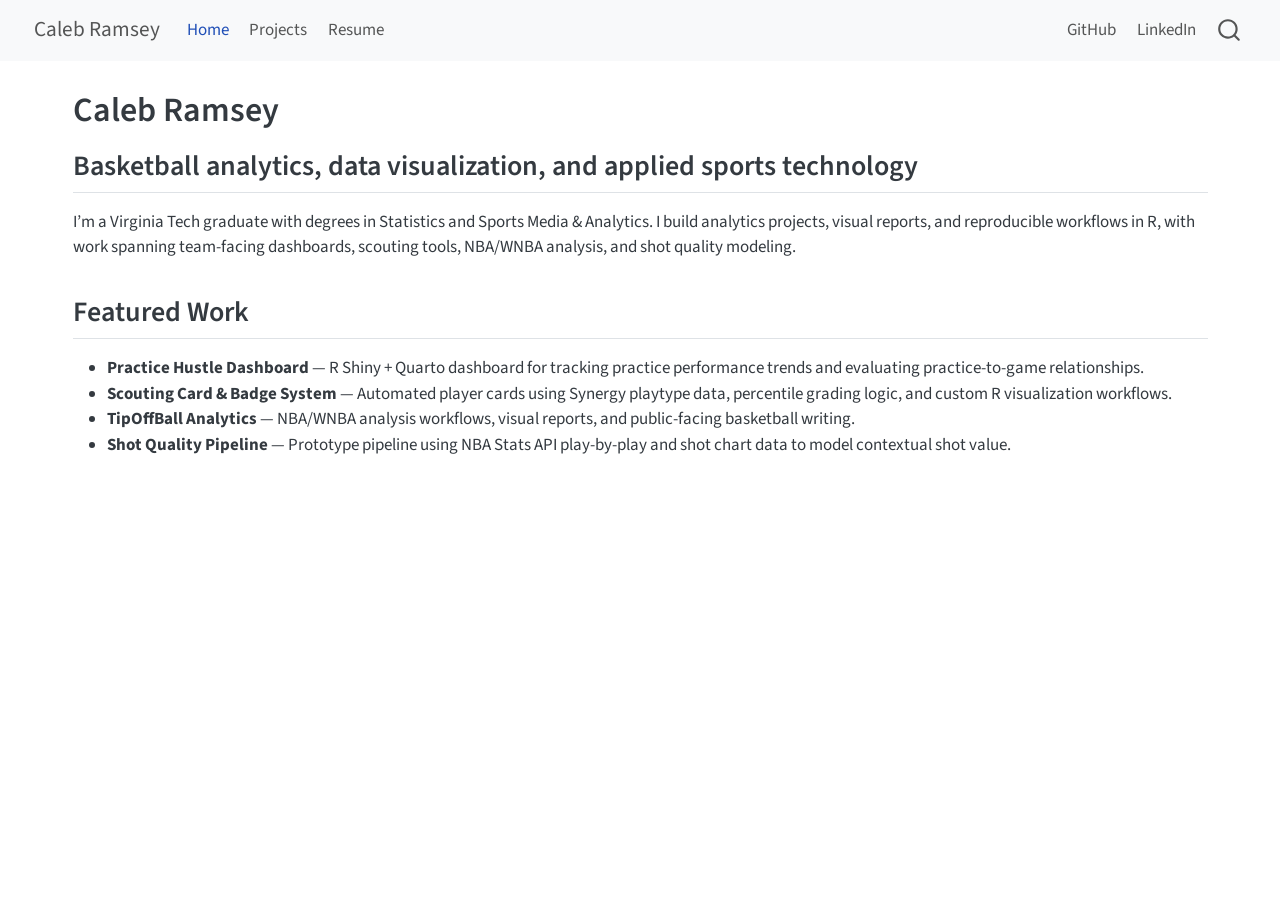
==== docs/index.html @ a05118ef "Add rendered site files" ====
<!DOCTYPE html>
<html xmlns="http://www.w3.org/1999/xhtml" lang="en" xml:lang="en"><head>

<meta charset="utf-8">
<meta name="generator" content="quarto-1.8.25">

<meta name="viewport" content="width=device-width, initial-scale=1.0, user-scalable=yes">


<title>Caleb Ramsey</title>
<style>
code{white-space: pre-wrap;}
span.smallcaps{font-variant: small-caps;}
div.columns{display: flex; gap: min(4vw, 1.5em);}
div.column{flex: auto; overflow-x: auto;}
div.hanging-indent{margin-left: 1.5em; text-indent: -1.5em;}
ul.task-list{list-style: none;}
ul.task-list li input[type="checkbox"] {
  width: 0.8em;
  margin: 0 0.8em 0.2em -1em; /* quarto-specific, see https://github.com/quarto-dev/quarto-cli/issues/4556 */ 
  vertical-align: middle;
}
</style>


<script src="site_libs/quarto-nav/quarto-nav.js"></script>
<script src="site_libs/quarto-nav/headroom.min.js"></script>
<script src="site_libs/clipboard/clipboard.min.js"></script>
<script src="site_libs/quarto-search/autocomplete.umd.js"></script>
<script src="site_libs/quarto-search/fuse.min.js"></script>
<script src="site_libs/quarto-search/quarto-search.js"></script>
<meta name="quarto:offset" content="./">
<script src="site_libs/quarto-html/quarto.js" type="module"></script>
<script src="site_libs/quarto-html/tabsets/tabsets.js" type="module"></script>
<script src="site_libs/quarto-html/axe/axe-check.js" type="module"></script>
<script src="site_libs/quarto-html/popper.min.js"></script>
<script src="site_libs/quarto-html/tippy.umd.min.js"></script>
<script src="site_libs/quarto-html/anchor.min.js"></script>
<link href="site_libs/quarto-html/tippy.css" rel="stylesheet">
<link href="site_libs/quarto-html/quarto-syntax-highlighting-7b89279ff1a6dce999919e0e67d4d9ec.css" rel="stylesheet" id="quarto-text-highlighting-styles">
<script src="site_libs/bootstrap/bootstrap.min.js"></script>
<link href="site_libs/bootstrap/bootstrap-icons.css" rel="stylesheet">
<link href="site_libs/bootstrap/bootstrap-e31584831b205ffbb2d98406f31c2a5b.min.css" rel="stylesheet" append-hash="true" id="quarto-bootstrap" data-mode="light">
<script id="quarto-search-options" type="application/json">{
  "location": "navbar",
  "copy-button": false,
  "collapse-after": 3,
  "panel-placement": "end",
  "type": "overlay",
  "limit": 50,
  "keyboard-shortcut": [
    "f",
    "/",
    "s"
  ],
  "show-item-context": false,
  "language": {
    "search-no-results-text": "No results",
    "search-matching-documents-text": "matching documents",
    "search-copy-link-title": "Copy link to search",
    "search-hide-matches-text": "Hide additional matches",
    "search-more-match-text": "more match in this document",
    "search-more-matches-text": "more matches in this document",
    "search-clear-button-title": "Clear",
    "search-text-placeholder": "",
    "search-detached-cancel-button-title": "Cancel",
    "search-submit-button-title": "Submit",
    "search-label": "Search"
  }
}</script>


</head>

<body class="nav-fixed quarto-light">

<div id="quarto-search-results"></div>
  <header id="quarto-header" class="headroom fixed-top">
    <nav class="navbar navbar-expand-lg " data-bs-theme="dark">
      <div class="navbar-container container-fluid">
      <div class="navbar-brand-container mx-auto">
    <a href="./index.html" class="navbar-brand navbar-brand-logo">
    </a>
    <a class="navbar-brand" href="./index.html">
    <span class="navbar-title">Caleb Ramsey</span>
    </a>
  </div>
            <div id="quarto-search" class="" title="Search"></div>
          <button class="navbar-toggler" type="button" data-bs-toggle="collapse" data-bs-target="#navbarCollapse" aria-controls="navbarCollapse" role="menu" aria-expanded="false" aria-label="Toggle navigation" onclick="if (window.quartoToggleHeadroom) { window.quartoToggleHeadroom(); }">
  <span class="navbar-toggler-icon"></span>
</button>
          <div class="collapse navbar-collapse" id="navbarCollapse">
            <ul class="navbar-nav navbar-nav-scroll me-auto">
  <li class="nav-item">
    <a class="nav-link active" href="./index.html" aria-current="page"> 
<span class="menu-text">Home</span></a>
  </li>  
  <li class="nav-item">
    <a class="nav-link" href="./projects.html"> 
<span class="menu-text">Projects</span></a>
  </li>  
  <li class="nav-item">
    <a class="nav-link" href="./resume.html"> 
<span class="menu-text">Resume</span></a>
  </li>  
</ul>
            <ul class="navbar-nav navbar-nav-scroll ms-auto">
  <li class="nav-item">
    <a class="nav-link" href="https://github.com/CalebRProjects"> 
<span class="menu-text">GitHub</span></a>
  </li>  
  <li class="nav-item">
    <a class="nav-link" href="https://www.linkedin.com/in/caleb-ramsey-analytics"> 
<span class="menu-text">LinkedIn</span></a>
  </li>  
</ul>
          </div> <!-- /navcollapse -->
            <div class="quarto-navbar-tools">
</div>
      </div> <!-- /container-fluid -->
    </nav>
</header>
<!-- content -->
<div id="quarto-content" class="quarto-container page-columns page-rows-contents page-layout-full page-navbar">
<!-- sidebar -->
<!-- margin-sidebar -->
    
<!-- main -->
<main class="content column-page" id="quarto-document-content">

<header id="title-block-header" class="quarto-title-block default">
<div class="quarto-title">
<h1 class="title">Caleb Ramsey</h1>
</div>



<div class="quarto-title-meta column-page">

    
  
    
  </div>
  


</header>


<section id="basketball-analytics-data-visualization-and-applied-sports-technology" class="level2">
<h2 class="anchored" data-anchor-id="basketball-analytics-data-visualization-and-applied-sports-technology">Basketball analytics, data visualization, and applied sports technology</h2>
<p>I’m a Virginia Tech graduate with degrees in Statistics and Sports Media &amp; Analytics. I build analytics projects, visual reports, and reproducible workflows in R, with work spanning team-facing dashboards, scouting tools, NBA/WNBA analysis, and shot quality modeling.</p>
</section>
<section id="featured-work" class="level2">
<h2 class="anchored" data-anchor-id="featured-work">Featured Work</h2>
<ul>
<li><strong>Practice Hustle Dashboard</strong> — R Shiny + Quarto dashboard for tracking practice performance trends and evaluating practice-to-game relationships.</li>
<li><strong>Scouting Card &amp; Badge System</strong> — Automated player cards using Synergy playtype data, percentile grading logic, and custom R visualization workflows.</li>
<li><strong>TipOffBall Analytics</strong> — NBA/WNBA analysis workflows, visual reports, and public-facing basketball writing.</li>
<li><strong>Shot Quality Pipeline</strong> — Prototype pipeline using NBA Stats API play-by-play and shot chart data to model contextual shot value.</li>
</ul>


</section>

</main> <!-- /main -->
<script id="quarto-html-after-body" type="application/javascript">
  window.document.addEventListener("DOMContentLoaded", function (event) {
    const icon = "";
    const anchorJS = new window.AnchorJS();
    anchorJS.options = {
      placement: 'right',
      icon: icon
    };
    anchorJS.add('.anchored');
    const isCodeAnnotation = (el) => {
      for (const clz of el.classList) {
        if (clz.startsWith('code-annotation-')) {                     
          return true;
        }
      }
      return false;
    }
    const onCopySuccess = function(e) {
      // button target
      const button = e.trigger;
      // don't keep focus
      button.blur();
      // flash "checked"
      button.classList.add('code-copy-button-checked');
      var currentTitle = button.getAttribute("title");
      button.setAttribute("title", "Copied!");
      let tooltip;
      if (window.bootstrap) {
        button.setAttribute("data-bs-toggle", "tooltip");
        button.setAttribute("data-bs-placement", "left");
        button.setAttribute("data-bs-title", "Copied!");
        tooltip = new bootstrap.Tooltip(button, 
          { trigger: "manual", 
            customClass: "code-copy-button-tooltip",
            offset: [0, -8]});
        tooltip.show();    
      }
      setTimeout(function() {
        if (tooltip) {
          tooltip.hide();
          button.removeAttribute("data-bs-title");
          button.removeAttribute("data-bs-toggle");
          button.removeAttribute("data-bs-placement");
        }
        button.setAttribute("title", currentTitle);
        button.classList.remove('code-copy-button-checked');
      }, 1000);
      // clear code selection
      e.clearSelection();
    }
    const getTextToCopy = function(trigger) {
      const outerScaffold = trigger.parentElement.cloneNode(true);
      const codeEl = outerScaffold.querySelector('code');
      for (const childEl of codeEl.children) {
        if (isCodeAnnotation(childEl)) {
          childEl.remove();
        }
      }
      return codeEl.innerText;
    }
    const clipboard = new window.ClipboardJS('.code-copy-button:not([data-in-quarto-modal])', {
      text: getTextToCopy
    });
    clipboard.on('success', onCopySuccess);
    if (window.document.getElementById('quarto-embedded-source-code-modal')) {
      const clipboardModal = new window.ClipboardJS('.code-copy-button[data-in-quarto-modal]', {
        text: getTextToCopy,
        container: window.document.getElementById('quarto-embedded-source-code-modal')
      });
      clipboardModal.on('success', onCopySuccess);
    }
      var localhostRegex = new RegExp(/^(?:http|https):\/\/localhost\:?[0-9]*\//);
      var mailtoRegex = new RegExp(/^mailto:/);
        var filterRegex = new RegExp('/' + window.location.host + '/');
      var isInternal = (href) => {
          return filterRegex.test(href) || localhostRegex.test(href) || mailtoRegex.test(href);
      }
      // Inspect non-navigation links and adorn them if external
     var links = window.document.querySelectorAll('a[href]:not(.nav-link):not(.navbar-brand):not(.toc-action):not(.sidebar-link):not(.sidebar-item-toggle):not(.pagination-link):not(.no-external):not([aria-hidden]):not(.dropdown-item):not(.quarto-navigation-tool):not(.about-link)');
      for (var i=0; i<links.length; i++) {
        const link = links[i];
        if (!isInternal(link.href)) {
          // undo the damage that might have been done by quarto-nav.js in the case of
          // links that we want to consider external
          if (link.dataset.originalHref !== undefined) {
            link.href = link.dataset.originalHref;
          }
        }
      }
    function tippyHover(el, contentFn, onTriggerFn, onUntriggerFn) {
      const config = {
        allowHTML: true,
        maxWidth: 500,
        delay: 100,
        arrow: false,
        appendTo: function(el) {
            return el.parentElement;
        },
        interactive: true,
        interactiveBorder: 10,
        theme: 'quarto',
        placement: 'bottom-start',
      };
      if (contentFn) {
        config.content = contentFn;
      }
      if (onTriggerFn) {
        config.onTrigger = onTriggerFn;
      }
      if (onUntriggerFn) {
        config.onUntrigger = onUntriggerFn;
      }
      window.tippy(el, config); 
    }
    const noterefs = window.document.querySelectorAll('a[role="doc-noteref"]');
    for (var i=0; i<noterefs.length; i++) {
      const ref = noterefs[i];
      tippyHover(ref, function() {
        // use id or data attribute instead here
        let href = ref.getAttribute('data-footnote-href') || ref.getAttribute('href');
        try { href = new URL(href).hash; } catch {}
        const id = href.replace(/^#\/?/, "");
        const note = window.document.getElementById(id);
        if (note) {
          return note.innerHTML;
        } else {
          return "";
        }
      });
    }
    const xrefs = window.document.querySelectorAll('a.quarto-xref');
    const processXRef = (id, note) => {
      // Strip column container classes
      const stripColumnClz = (el) => {
        el.classList.remove("page-full", "page-columns");
        if (el.children) {
          for (const child of el.children) {
            stripColumnClz(child);
          }
        }
      }
      stripColumnClz(note)
      if (id === null || id.startsWith('sec-')) {
        // Special case sections, only their first couple elements
        const container = document.createElement("div");
        if (note.children && note.children.length > 2) {
          container.appendChild(note.children[0].cloneNode(true));
          for (let i = 1; i < note.children.length; i++) {
            const child = note.children[i];
            if (child.tagName === "P" && child.innerText === "") {
              continue;
            } else {
              container.appendChild(child.cloneNode(true));
              break;
            }
          }
          if (window.Quarto?.typesetMath) {
            window.Quarto.typesetMath(container);
          }
          return container.innerHTML
        } else {
          if (window.Quarto?.typesetMath) {
            window.Quarto.typesetMath(note);
          }
          return note.innerHTML;
        }
      } else {
        // Remove any anchor links if they are present
        const anchorLink = note.querySelector('a.anchorjs-link');
        if (anchorLink) {
          anchorLink.remove();
        }
        if (window.Quarto?.typesetMath) {
          window.Quarto.typesetMath(note);
        }
        if (note.classList.contains("callout")) {
          return note.outerHTML;
        } else {
          return note.innerHTML;
        }
      }
    }
    for (var i=0; i<xrefs.length; i++) {
      const xref = xrefs[i];
      tippyHover(xref, undefined, function(instance) {
        instance.disable();
        let url = xref.getAttribute('href');
        let hash = undefined; 
        if (url.startsWith('#')) {
          hash = url;
        } else {
          try { hash = new URL(url).hash; } catch {}
        }
        if (hash) {
          const id = hash.replace(/^#\/?/, "");
          const note = window.document.getElementById(id);
          if (note !== null) {
            try {
              const html = processXRef(id, note.cloneNode(true));
              instance.setContent(html);
            } finally {
              instance.enable();
              instance.show();
            }
          } else {
            // See if we can fetch this
            fetch(url.split('#')[0])
            .then(res => res.text())
            .then(html => {
              const parser = new DOMParser();
              const htmlDoc = parser.parseFromString(html, "text/html");
              const note = htmlDoc.getElementById(id);
              if (note !== null) {
                const html = processXRef(id, note);
                instance.setContent(html);
              } 
            }).finally(() => {
              instance.enable();
              instance.show();
            });
          }
        } else {
          // See if we can fetch a full url (with no hash to target)
          // This is a special case and we should probably do some content thinning / targeting
          fetch(url)
          .then(res => res.text())
          .then(html => {
            const parser = new DOMParser();
            const htmlDoc = parser.parseFromString(html, "text/html");
            const note = htmlDoc.querySelector('main.content');
            if (note !== null) {
              // This should only happen for chapter cross references
              // (since there is no id in the URL)
              // remove the first header
              if (note.children.length > 0 && note.children[0].tagName === "HEADER") {
                note.children[0].remove();
              }
              const html = processXRef(null, note);
              instance.setContent(html);
            } 
          }).finally(() => {
            instance.enable();
            instance.show();
          });
        }
      }, function(instance) {
      });
    }
        let selectedAnnoteEl;
        const selectorForAnnotation = ( cell, annotation) => {
          let cellAttr = 'data-code-cell="' + cell + '"';
          let lineAttr = 'data-code-annotation="' +  annotation + '"';
          const selector = 'span[' + cellAttr + '][' + lineAttr + ']';
          return selector;
        }
        const selectCodeLines = (annoteEl) => {
          const doc = window.document;
          const targetCell = annoteEl.getAttribute("data-target-cell");
          const targetAnnotation = annoteEl.getAttribute("data-target-annotation");
          const annoteSpan = window.document.querySelector(selectorForAnnotation(targetCell, targetAnnotation));
          const lines = annoteSpan.getAttribute("data-code-lines").split(",");
          const lineIds = lines.map((line) => {
            return targetCell + "-" + line;
          })
          let top = null;
          let height = null;
          let parent = null;
          if (lineIds.length > 0) {
              //compute the position of the single el (top and bottom and make a div)
              const el = window.document.getElementById(lineIds[0]);
              top = el.offsetTop;
              height = el.offsetHeight;
              parent = el.parentElement.parentElement;
            if (lineIds.length > 1) {
              const lastEl = window.document.getElementById(lineIds[lineIds.length - 1]);
              const bottom = lastEl.offsetTop + lastEl.offsetHeight;
              height = bottom - top;
            }
            if (top !== null && height !== null && parent !== null) {
              // cook up a div (if necessary) and position it 
              let div = window.document.getElementById("code-annotation-line-highlight");
              if (div === null) {
                div = window.document.createElement("div");
                div.setAttribute("id", "code-annotation-line-highlight");
                div.style.position = 'absolute';
                parent.appendChild(div);
              }
              div.style.top = top - 2 + "px";
              div.style.height = height + 4 + "px";
              div.style.left = 0;
              let gutterDiv = window.document.getElementById("code-annotation-line-highlight-gutter");
              if (gutterDiv === null) {
                gutterDiv = window.document.createElement("div");
                gutterDiv.setAttribute("id", "code-annotation-line-highlight-gutter");
                gutterDiv.style.position = 'absolute';
                const codeCell = window.document.getElementById(targetCell);
                const gutter = codeCell.querySelector('.code-annotation-gutter');
                gutter.appendChild(gutterDiv);
              }
              gutterDiv.style.top = top - 2 + "px";
              gutterDiv.style.height = height + 4 + "px";
            }
            selectedAnnoteEl = annoteEl;
          }
        };
        const unselectCodeLines = () => {
          const elementsIds = ["code-annotation-line-highlight", "code-annotation-line-highlight-gutter"];
          elementsIds.forEach((elId) => {
            const div = window.document.getElementById(elId);
            if (div) {
              div.remove();
            }
          });
          selectedAnnoteEl = undefined;
        };
          // Handle positioning of the toggle
      window.addEventListener(
        "resize",
        throttle(() => {
          elRect = undefined;
          if (selectedAnnoteEl) {
            selectCodeLines(selectedAnnoteEl);
          }
        }, 10)
      );
      function throttle(fn, ms) {
      let throttle = false;
      let timer;
        return (...args) => {
          if(!throttle) { // first call gets through
              fn.apply(this, args);
              throttle = true;
          } else { // all the others get throttled
              if(timer) clearTimeout(timer); // cancel #2
              timer = setTimeout(() => {
                fn.apply(this, args);
                timer = throttle = false;
              }, ms);
          }
        };
      }
        // Attach click handler to the DT
        const annoteDls = window.document.querySelectorAll('dt[data-target-cell]');
        for (const annoteDlNode of annoteDls) {
          annoteDlNode.addEventListener('click', (event) => {
            const clickedEl = event.target;
            if (clickedEl !== selectedAnnoteEl) {
              unselectCodeLines();
              const activeEl = window.document.querySelector('dt[data-target-cell].code-annotation-active');
              if (activeEl) {
                activeEl.classList.remove('code-annotation-active');
              }
              selectCodeLines(clickedEl);
              clickedEl.classList.add('code-annotation-active');
            } else {
              // Unselect the line
              unselectCodeLines();
              clickedEl.classList.remove('code-annotation-active');
            }
          });
        }
    const findCites = (el) => {
      const parentEl = el.parentElement;
      if (parentEl) {
        const cites = parentEl.dataset.cites;
        if (cites) {
          return {
            el,
            cites: cites.split(' ')
          };
        } else {
          return findCites(el.parentElement)
        }
      } else {
        return undefined;
      }
    };
    var bibliorefs = window.document.querySelectorAll('a[role="doc-biblioref"]');
    for (var i=0; i<bibliorefs.length; i++) {
      const ref = bibliorefs[i];
      const citeInfo = findCites(ref);
      if (citeInfo) {
        tippyHover(citeInfo.el, function() {
          var popup = window.document.createElement('div');
          citeInfo.cites.forEach(function(cite) {
            var citeDiv = window.document.createElement('div');
            citeDiv.classList.add('hanging-indent');
            citeDiv.classList.add('csl-entry');
            var biblioDiv = window.document.getElementById('ref-' + cite);
            if (biblioDiv) {
              citeDiv.innerHTML = biblioDiv.innerHTML;
            }
            popup.appendChild(citeDiv);
          });
          return popup.innerHTML;
        });
      }
    }
  });
  </script>
</div> <!-- /content -->




</body></html>
---- docs/site_libs/quarto-html/tippy.css ----
.tippy-box[data-animation=fade][data-state=hidden]{opacity:0}[data-tippy-root]{max-width:calc(100vw - 10px)}.tippy-box{position:relative;background-color:#333;color:#fff;border-radius:4px;font-size:14px;line-height:1.4;white-space:normal;outline:0;transition-property:transform,visibility,opacity}.tippy-box[data-placement^=top]>.tippy-arrow{bottom:0}.tippy-box[data-placement^=top]>.tippy-arrow:before{bottom:-7px;left:0;border-width:8px 8px 0;border-top-color:initial;transform-origin:center top}.tippy-box[data-placement^=bottom]>.tippy-arrow{top:0}.tippy-box[data-placement^=bottom]>.tippy-arrow:before{top:-7px;left:0;border-width:0 8px 8px;border-bottom-color:initial;transform-origin:center bottom}.tippy-box[data-placement^=left]>.tippy-arrow{right:0}.tippy-box[data-placement^=left]>.tippy-arrow:before{border-width:8px 0 8px 8px;border-left-color:initial;right:-7px;transform-origin:center left}.tippy-box[data-placement^=right]>.tippy-arrow{left:0}.tippy-box[data-placement^=right]>.tippy-arrow:before{left:-7px;border-width:8px 8px 8px 0;border-right-color:initial;transform-origin:center right}.tippy-box[data-inertia][data-state=visible]{transition-timing-function:cubic-bezier(.54,1.5,.38,1.11)}.tippy-arrow{width:16px;height:16px;color:#333}.tippy-arrow:before{content:"";position:absolute;border-color:transparent;border-style:solid}.tippy-content{position:relative;padding:5px 9px;z-index:1}
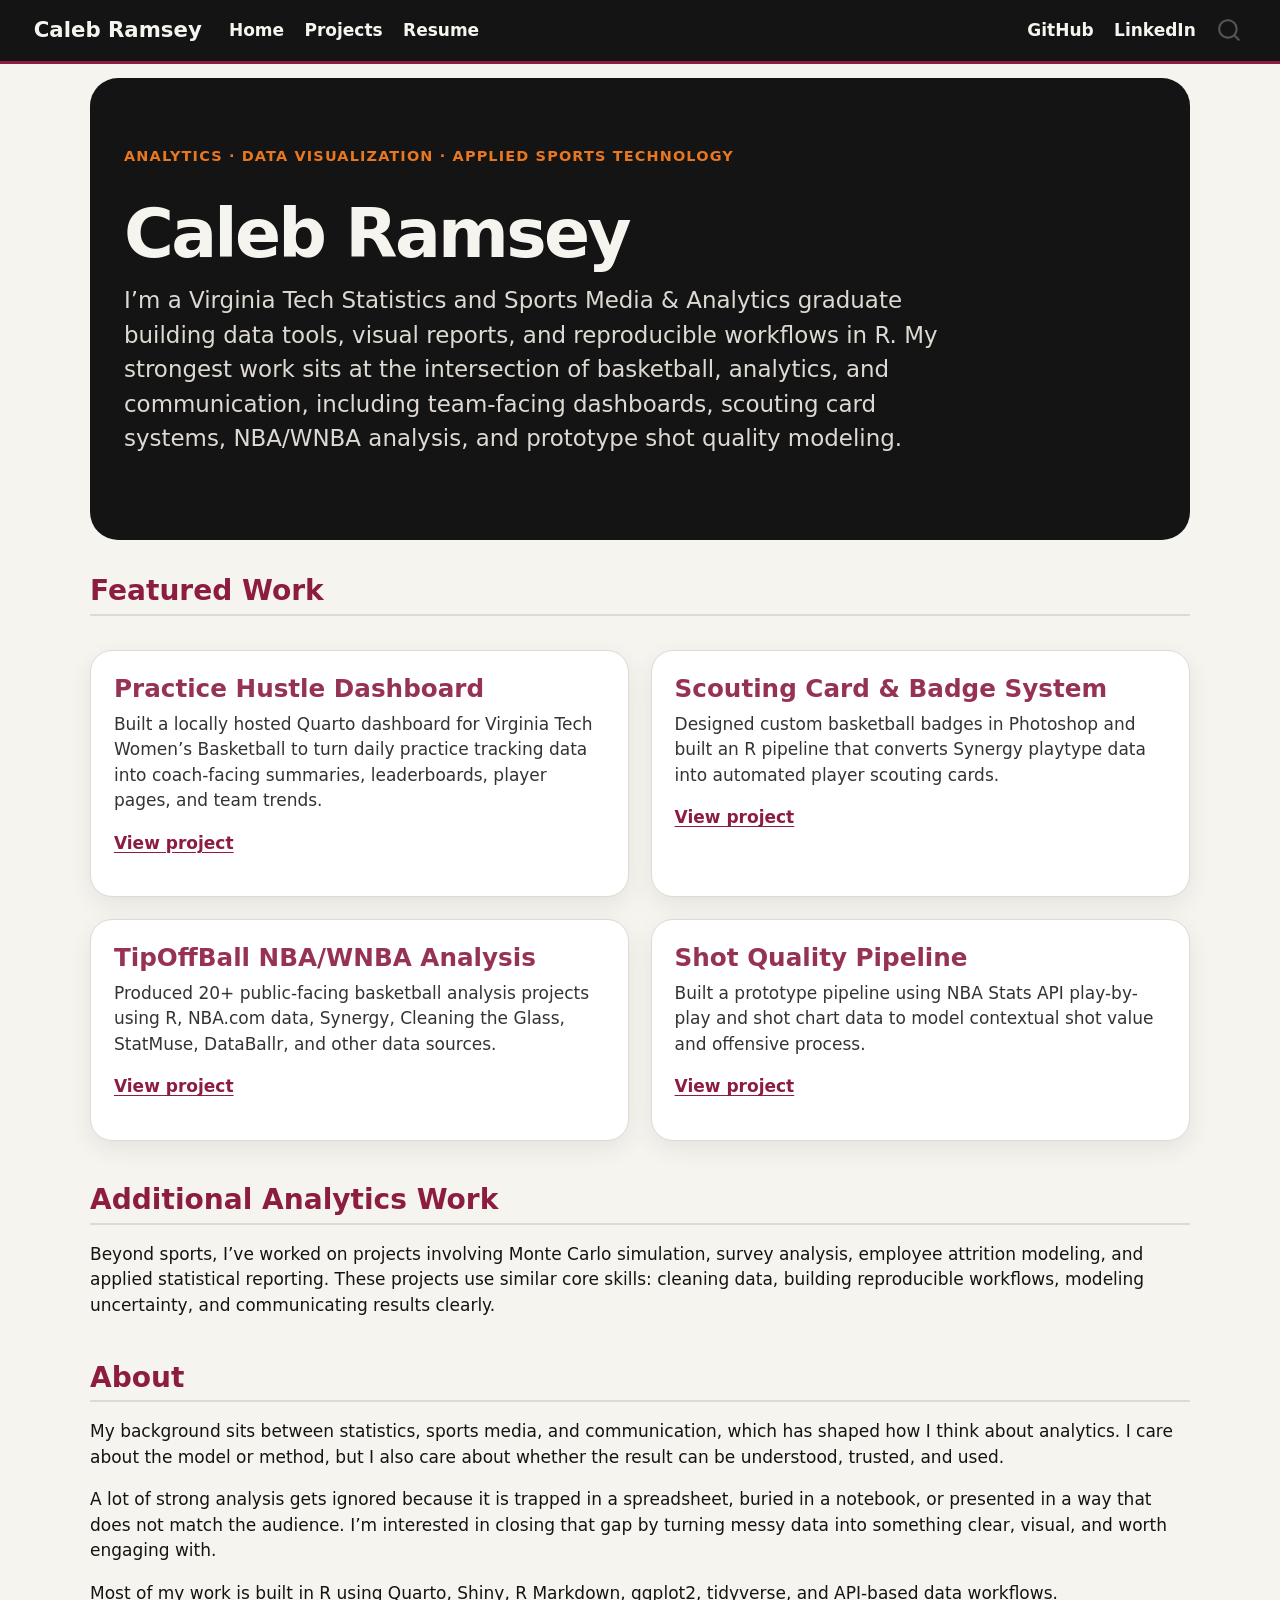
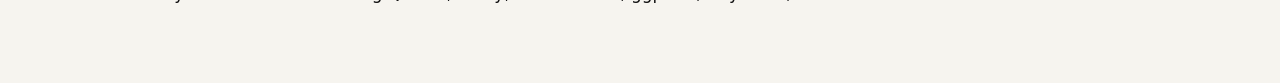
==== commit 95a05e15: "Style portfolio site" ====
--- a/docs/index.html
+++ b/docs/index.html
@@ -70,6 +70,7 @@
 }</script>
 
 
+<link rel="stylesheet" href="styles.css">
 </head>
 
 <body class="nav-fixed quarto-light">
@@ -147,18 +148,51 @@
 </header>
 
 
-<section id="basketball-analytics-data-visualization-and-applied-sports-technology" class="level2">
-<h2 class="anchored" data-anchor-id="basketball-analytics-data-visualization-and-applied-sports-technology">Basketball analytics, data visualization, and applied sports technology</h2>
-<p>I’m a Virginia Tech graduate with degrees in Statistics and Sports Media &amp; Analytics. I build analytics projects, visual reports, and reproducible workflows in R, with work spanning team-facing dashboards, scouting tools, NBA/WNBA analysis, and shot quality modeling.</p>
-</section>
+<div class="hero">
+<div class="tagline">
+Analytics · data visualization · applied sports technology
+</div>
+<section id="caleb-ramsey" class="level1">
+<h1>Caleb Ramsey</h1>
+<div class="subtitle">
+<p>I’m a Virginia Tech Statistics and Sports Media &amp; Analytics graduate building data tools, visual reports, and reproducible workflows in R. My strongest work sits at the intersection of basketball, analytics, and communication, including team-facing dashboards, scouting card systems, NBA/WNBA analysis, and prototype shot quality modeling.</p>
+</div>
+</section>
+</div>
 <section id="featured-work" class="level2">
 <h2 class="anchored" data-anchor-id="featured-work">Featured Work</h2>
-<ul>
-<li><strong>Practice Hustle Dashboard</strong> — R Shiny + Quarto dashboard for tracking practice performance trends and evaluating practice-to-game relationships.</li>
-<li><strong>Scouting Card &amp; Badge System</strong> — Automated player cards using Synergy playtype data, percentile grading logic, and custom R visualization workflows.</li>
-<li><strong>TipOffBall Analytics</strong> — NBA/WNBA analysis workflows, visual reports, and public-facing basketball writing.</li>
-<li><strong>Shot Quality Pipeline</strong> — Prototype pipeline using NBA Stats API play-by-play and shot chart data to model contextual shot value.</li>
-</ul>
+<div class="project-grid">
+<section id="practice-hustle-dashboard" class="level3 project-card">
+<h3 class="anchored" data-anchor-id="practice-hustle-dashboard">Practice Hustle Dashboard</h3>
+<p>Built a locally hosted Quarto dashboard for Virginia Tech Women’s Basketball to turn daily practice tracking data into coach-facing summaries, leaderboards, player pages, and team trends.</p>
+<p><a href="./projects.html#practice-hustle-dashboard">View project</a></p>
+</section>
+<section id="scouting-card-badge-system" class="level3 project-card">
+<h3 class="anchored" data-anchor-id="scouting-card-badge-system">Scouting Card &amp; Badge System</h3>
+<p>Designed custom basketball badges in Photoshop and built an R pipeline that converts Synergy playtype data into automated player scouting cards.</p>
+<p><a href="./projects.html#scouting-card--badge-system">View project</a></p>
+</section>
+<section id="tipoffball-nbawnba-analysis" class="level3 project-card">
+<h3 class="anchored" data-anchor-id="tipoffball-nbawnba-analysis">TipOffBall NBA/WNBA Analysis</h3>
+<p>Produced 20+ public-facing basketball analysis projects using R, NBA.com data, Synergy, Cleaning the Glass, StatMuse, DataBallr, and other data sources.</p>
+<p><a href="./projects.html#tipoffball-nbawnba-analysis">View project</a></p>
+</section>
+<section id="shot-quality-pipeline" class="level3 project-card">
+<h3 class="anchored" data-anchor-id="shot-quality-pipeline">Shot Quality Pipeline</h3>
+<p>Built a prototype pipeline using NBA Stats API play-by-play and shot chart data to model contextual shot value and offensive process.</p>
+<p><a href="./projects.html#shot-quality-pipeline">View project</a></p>
+</section>
+</div>
+</section>
+<section id="additional-analytics-work" class="level2">
+<h2 class="anchored" data-anchor-id="additional-analytics-work">Additional Analytics Work</h2>
+<p>Beyond sports, I’ve worked on projects involving Monte Carlo simulation, survey analysis, employee attrition modeling, and applied statistical reporting. These projects use similar core skills: cleaning data, building reproducible workflows, modeling uncertainty, and communicating results clearly.</p>
+</section>
+<section id="about" class="level2">
+<h2 class="anchored" data-anchor-id="about">About</h2>
+<p>My background sits between statistics, sports media, and communication, which has shaped how I think about analytics. I care about the model or method, but I also care about whether the result can be understood, trusted, and used.</p>
+<p>A lot of strong analysis gets ignored because it is trapped in a spreadsheet, buried in a notebook, or presented in a way that does not match the audience. I’m interested in closing that gap by turning messy data into something clear, visual, and worth engaging with.</p>
+<p>Most of my work is built in R using Quarto, Shiny, R Markdown, ggplot2, tidyverse, and API-based data workflows.</p>
 
 
 </section>
--- a/docs/styles.css
+++ b/docs/styles.css
@@ -0,0 +1,144 @@
+/* ---------- Base ---------- */
+
+body {
+  background-color: #f6f4ef;
+  color: #141414;
+  font-family: Inter, system-ui, -apple-system, BlinkMacSystemFont, "Segoe UI", sans-serif;
+}
+
+.navbar {
+  background-color: #141414;
+  border-bottom: 3px solid #8C1D40;
+}
+
+.navbar-title,
+.navbar-nav .nav-link {
+  color: #f6f4ef !important;
+  font-weight: 700;
+}
+
+.navbar-nav .nav-link:hover {
+  color: #E87722 !important;
+}
+
+h1, h2, h3 {
+  color: #8C1D40;
+  font-weight: 800;
+}
+
+h1 {
+  font-size: 3rem;
+  letter-spacing: -0.04em;
+}
+
+h2 {
+  margin-top: 2.5rem;
+  border-bottom: 2px solid #dedad3;
+  padding-bottom: 0.35rem;
+}
+
+a {
+  color: #8C1D40;
+  font-weight: 700;
+}
+
+a:hover {
+  color: #E87722;
+}
+
+/* ---------- Layout ---------- */
+
+.quarto-title-block {
+  display: none;
+}
+
+main.content {
+  max-width: 1100px;
+  margin: 0 auto;
+  padding-top: 2rem;
+}
+
+/* ---------- Hero ---------- */
+
+.hero {
+  padding: 4rem 2rem;
+  background: #141414;
+  color: #f6f4ef;
+  border-radius: 28px;
+  margin-bottom: 2rem;
+}
+
+.hero h1 {
+  color: #f6f4ef;
+  font-size: 4rem;
+  line-height: 0.95;
+  margin-bottom: 1rem;
+}
+
+.hero .subtitle {
+  font-size: 1.35rem;
+  max-width: 850px;
+  color: #dedad3;
+  line-height: 1.5;
+}
+
+.hero .tagline {
+  color: #E87722;
+  font-weight: 800;
+  text-transform: uppercase;
+  letter-spacing: 0.08em;
+  font-size: 0.85rem;
+  margin-bottom: 1rem;
+}
+
+/* ---------- Cards ---------- */
+
+.project-grid {
+  display: grid;
+  grid-template-columns: repeat(2, minmax(0, 1fr));
+  gap: 1.25rem;
+  margin-top: 2rem;
+}
+
+.project-card {
+  background: white;
+  border: 1px solid #dedad3;
+  border-radius: 22px;
+  padding: 1.35rem;
+  box-shadow: 0 8px 24px rgba(20, 20, 20, 0.07);
+}
+
+.project-card h3 {
+  margin-top: 0;
+  color: #8C1D40;
+}
+
+.project-card p {
+  color: #333;
+}
+
+/* ---------- Images ---------- */
+
+img {
+  border-radius: 18px;
+  box-shadow: 0 8px 26px rgba(20, 20, 20, 0.12);
+  margin-top: 1rem;
+  margin-bottom: 0.35rem;
+}
+
+em {
+  color: #555;
+  font-size: 0.95rem;
+}
+
+/* ---------- Mobile ---------- */
+
+@media (max-width: 800px) {
+  .hero h1 {
+    font-size: 2.75rem;
+  }
+
+  .project-grid {
+    grid-template-columns: 1fr;
+  }
+}
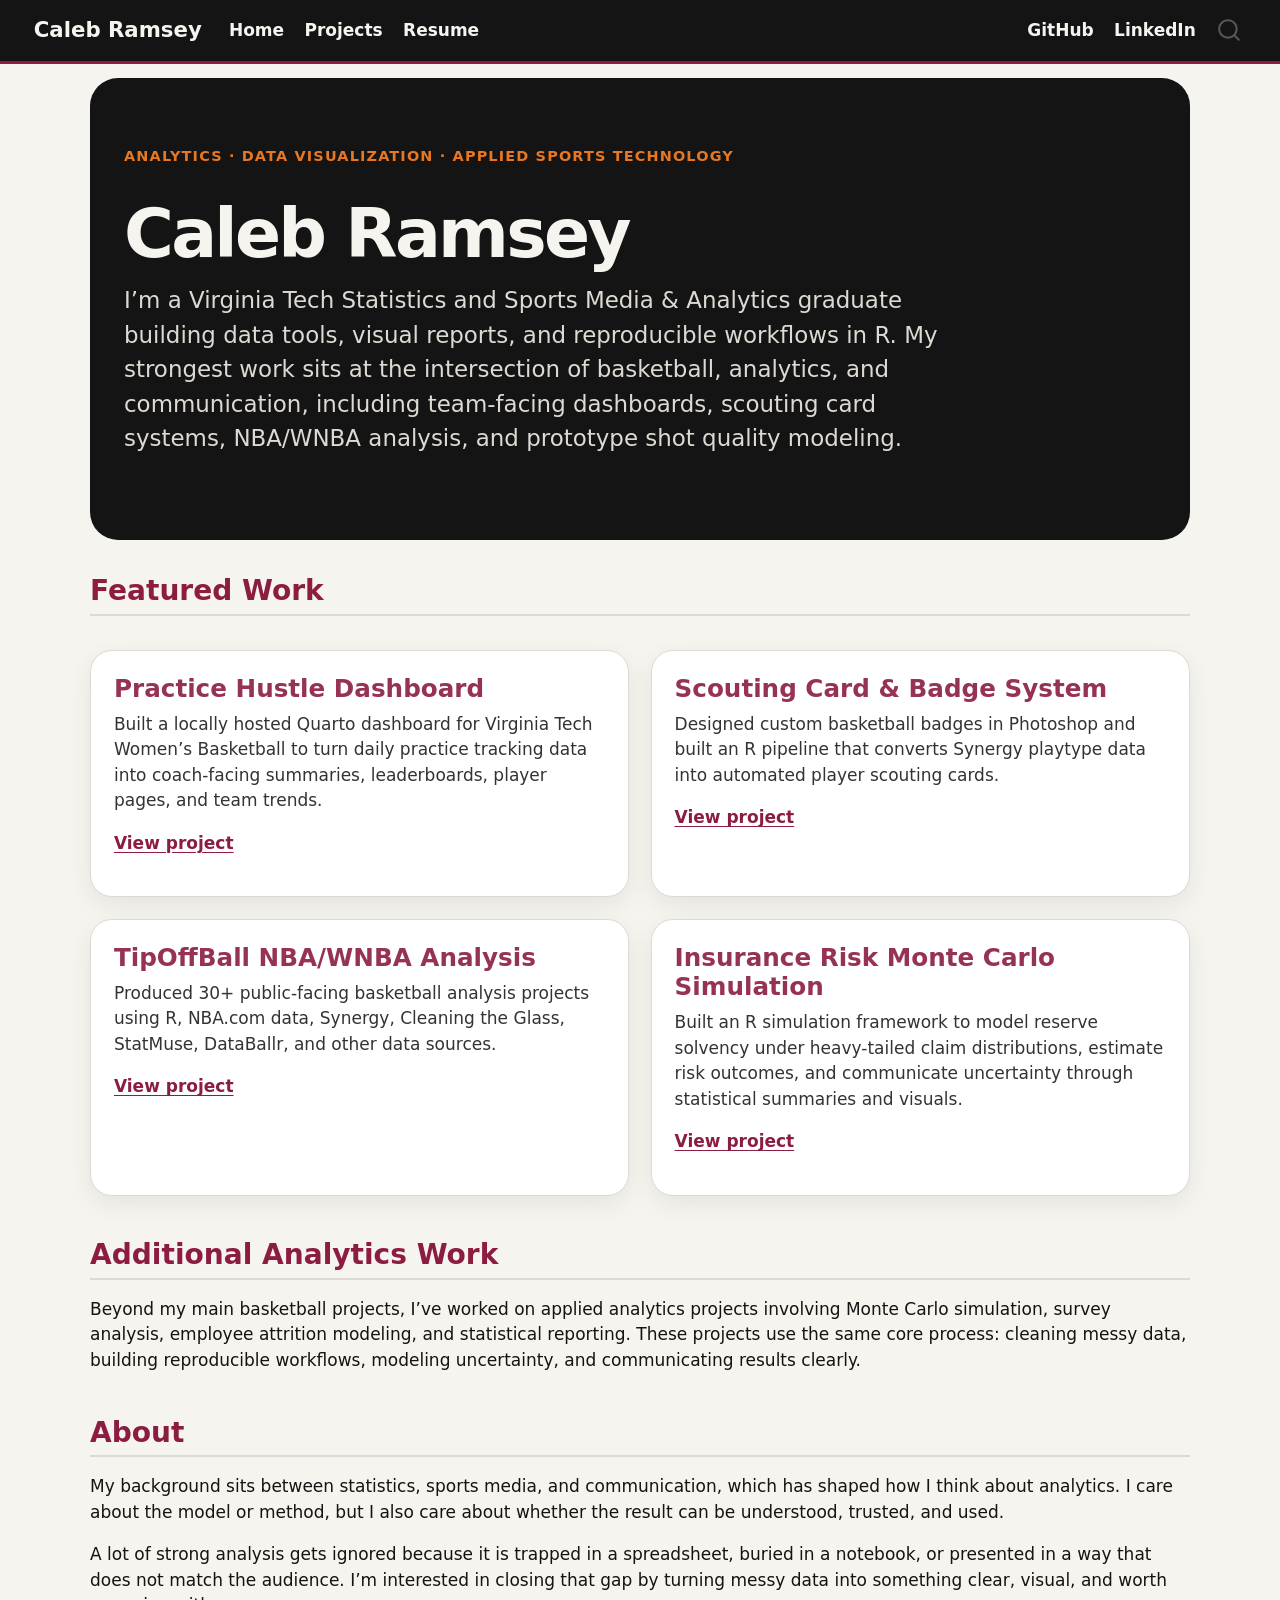
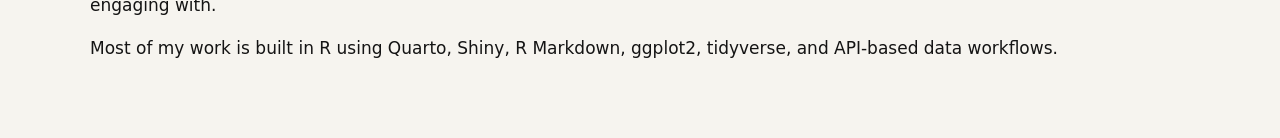
==== commit 258fcb16: "Rearranged project portfolio" ====
--- a/docs/index.html
+++ b/docs/index.html
@@ -174,19 +174,19 @@
 </section>
 <section id="tipoffball-nbawnba-analysis" class="level3 project-card">
 <h3 class="anchored" data-anchor-id="tipoffball-nbawnba-analysis">TipOffBall NBA/WNBA Analysis</h3>
-<p>Produced 20+ public-facing basketball analysis projects using R, NBA.com data, Synergy, Cleaning the Glass, StatMuse, DataBallr, and other data sources.</p>
+<p>Produced 30+ public-facing basketball analysis projects using R, NBA.com data, Synergy, Cleaning the Glass, StatMuse, DataBallr, and other data sources.</p>
 <p><a href="./projects.html#tipoffball-nbawnba-analysis">View project</a></p>
 </section>
-<section id="shot-quality-pipeline" class="level3 project-card">
-<h3 class="anchored" data-anchor-id="shot-quality-pipeline">Shot Quality Pipeline</h3>
-<p>Built a prototype pipeline using NBA Stats API play-by-play and shot chart data to model contextual shot value and offensive process.</p>
-<p><a href="./projects.html#shot-quality-pipeline">View project</a></p>
+<section id="insurance-risk-monte-carlo-simulation" class="level3 project-card">
+<h3 class="anchored" data-anchor-id="insurance-risk-monte-carlo-simulation">Insurance Risk Monte Carlo Simulation</h3>
+<p>Built an R simulation framework to model reserve solvency under heavy-tailed claim distributions, estimate risk outcomes, and communicate uncertainty through statistical summaries and visuals.</p>
+<p><a href="./projects.html#insurance-risk-monte-carlo-simulation">View project</a></p>
 </section>
 </div>
 </section>
 <section id="additional-analytics-work" class="level2">
 <h2 class="anchored" data-anchor-id="additional-analytics-work">Additional Analytics Work</h2>
-<p>Beyond sports, I’ve worked on projects involving Monte Carlo simulation, survey analysis, employee attrition modeling, and applied statistical reporting. These projects use similar core skills: cleaning data, building reproducible workflows, modeling uncertainty, and communicating results clearly.</p>
+<p>Beyond my main basketball projects, I’ve worked on applied analytics projects involving Monte Carlo simulation, survey analysis, employee attrition modeling, and statistical reporting. These projects use the same core process: cleaning messy data, building reproducible workflows, modeling uncertainty, and communicating results clearly.</p>
 </section>
 <section id="about" class="level2">
 <h2 class="anchored" data-anchor-id="about">About</h2>
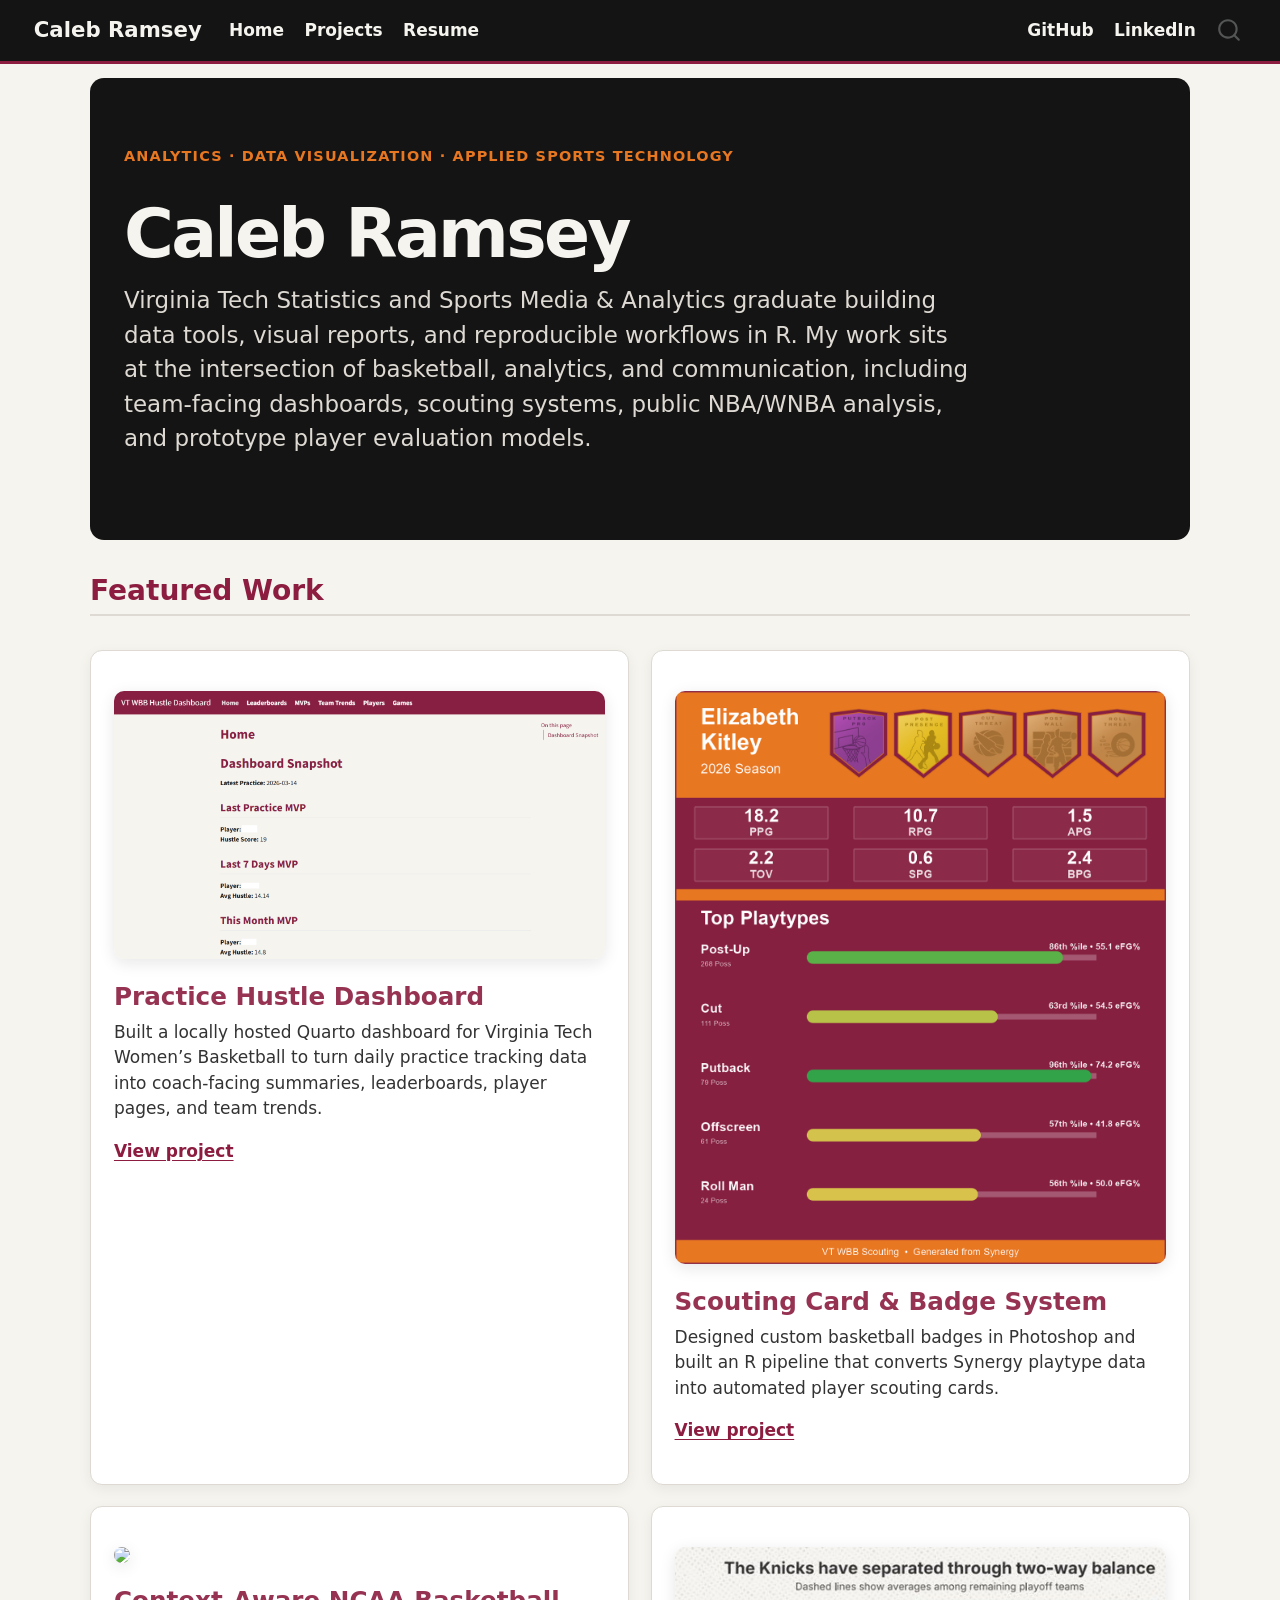
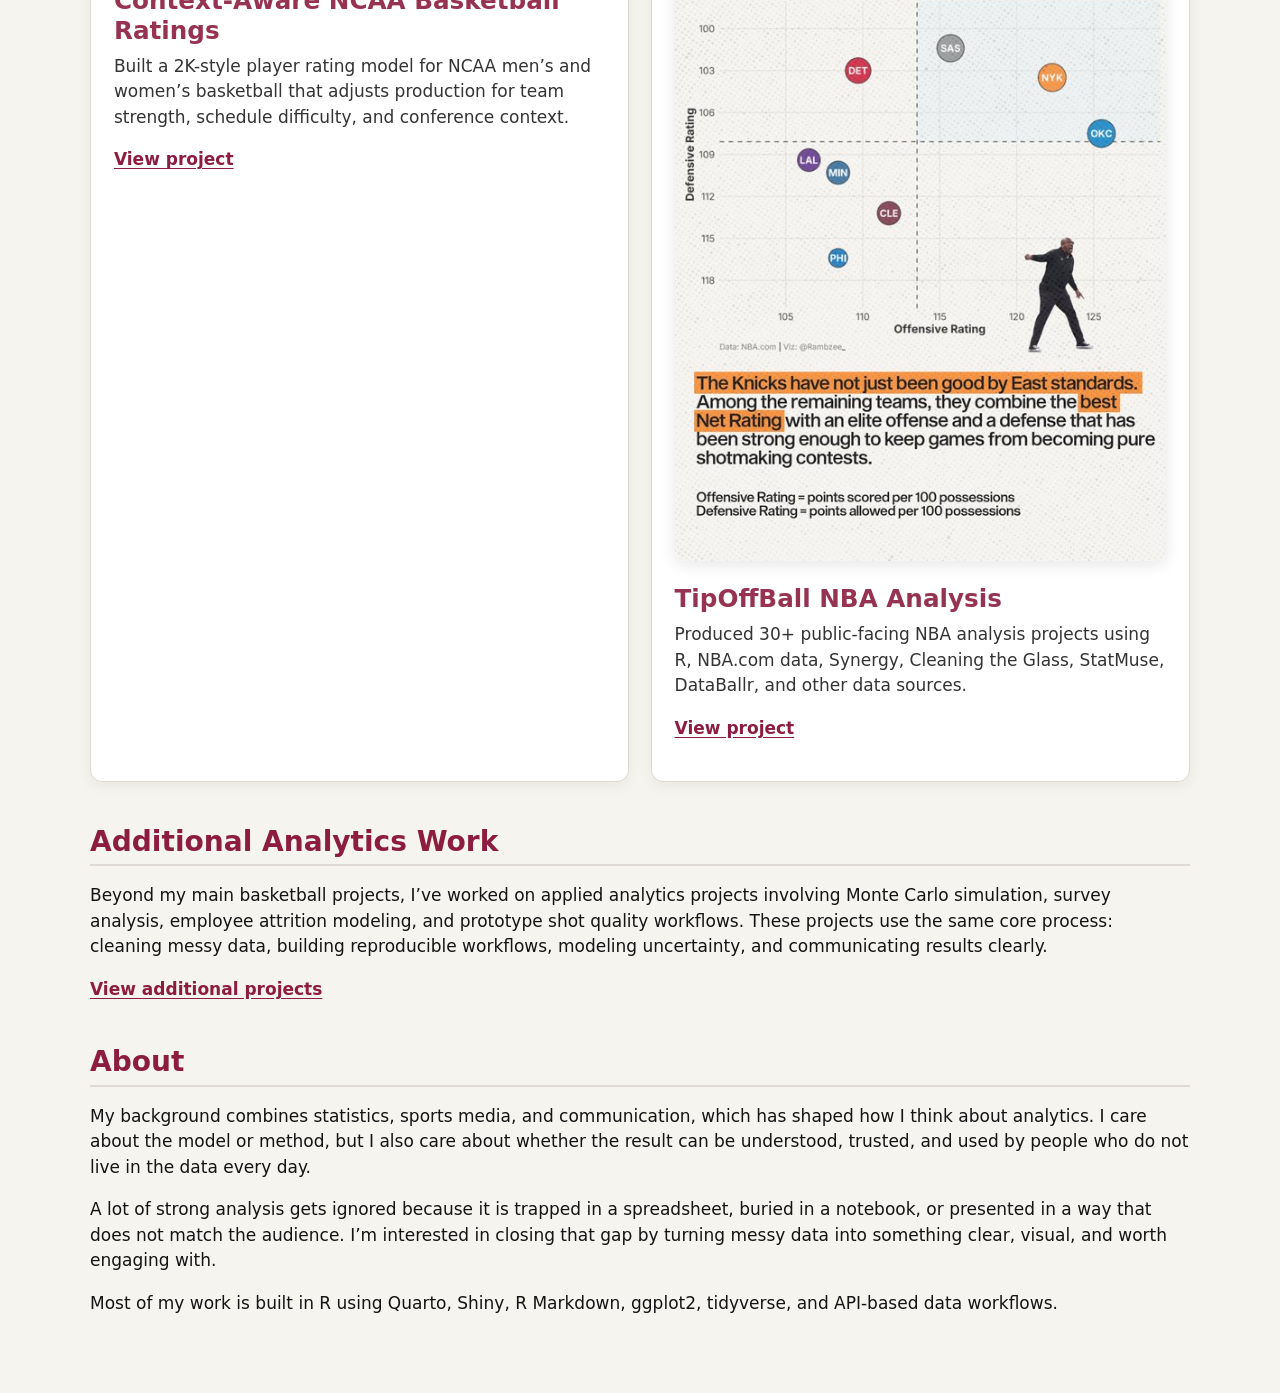
==== commit 3bd60786: "Update portfolio homepage and projects page" ====
--- a/docs/index.html
+++ b/docs/index.html
@@ -2,7 +2,7 @@
 <html xmlns="http://www.w3.org/1999/xhtml" lang="en" xml:lang="en"><head>
 
 <meta charset="utf-8">
-<meta name="generator" content="quarto-1.8.25">
+<meta name="generator" content="quarto-1.8.24">
 
 <meta name="viewport" content="width=device-width, initial-scale=1.0, user-scalable=yes">
 
@@ -37,7 +37,7 @@
 <script src="site_libs/quarto-html/tippy.umd.min.js"></script>
 <script src="site_libs/quarto-html/anchor.min.js"></script>
 <link href="site_libs/quarto-html/tippy.css" rel="stylesheet">
-<link href="site_libs/quarto-html/quarto-syntax-highlighting-7b89279ff1a6dce999919e0e67d4d9ec.css" rel="stylesheet" id="quarto-text-highlighting-styles">
+<link href="site_libs/quarto-html/quarto-syntax-highlighting-dc55a5b9e770e841cd82e46aadbfb9b0.css" rel="stylesheet" id="quarto-text-highlighting-styles">
 <script src="site_libs/bootstrap/bootstrap.min.js"></script>
 <link href="site_libs/bootstrap/bootstrap-icons.css" rel="stylesheet">
 <link href="site_libs/bootstrap/bootstrap-e31584831b205ffbb2d98406f31c2a5b.min.css" rel="stylesheet" append-hash="true" id="quarto-bootstrap" data-mode="light">
@@ -155,42 +155,55 @@
 <section id="caleb-ramsey" class="level1">
 <h1>Caleb Ramsey</h1>
 <div class="subtitle">
-<p>I’m a Virginia Tech Statistics and Sports Media &amp; Analytics graduate building data tools, visual reports, and reproducible workflows in R. My strongest work sits at the intersection of basketball, analytics, and communication, including team-facing dashboards, scouting card systems, NBA/WNBA analysis, and prototype shot quality modeling.</p>
+<p>Virginia Tech Statistics and Sports Media &amp; Analytics graduate building data tools, visual reports, and reproducible workflows in R. My work sits at the intersection of basketball, analytics, and communication, including team-facing dashboards, scouting systems, public NBA/WNBA analysis, and prototype player evaluation models.</p>
 </div>
 </section>
 </div>
 <section id="featured-work" class="level2">
 <h2 class="anchored" data-anchor-id="featured-work">Featured Work</h2>
 <div class="project-grid">
-<section id="practice-hustle-dashboard" class="level3 project-card">
+<div class="project-card">
+<p><img src="assets/images/practice-dashboard-example.png" class="img-fluid"></p>
+<section id="practice-hustle-dashboard" class="level3">
 <h3 class="anchored" data-anchor-id="practice-hustle-dashboard">Practice Hustle Dashboard</h3>
 <p>Built a locally hosted Quarto dashboard for Virginia Tech Women’s Basketball to turn daily practice tracking data into coach-facing summaries, leaderboards, player pages, and team trends.</p>
 <p><a href="./projects.html#practice-hustle-dashboard">View project</a></p>
 </section>
-<section id="scouting-card-badge-system" class="level3 project-card">
+</div>
+<div class="project-card">
+<p><img src="assets/images/liz-kitley-scout-card-example.png" class="img-fluid"></p>
+<section id="scouting-card-badge-system" class="level3">
 <h3 class="anchored" data-anchor-id="scouting-card-badge-system">Scouting Card &amp; Badge System</h3>
 <p>Designed custom basketball badges in Photoshop and built an R pipeline that converts Synergy playtype data into automated player scouting cards.</p>
 <p><a href="./projects.html#scouting-card--badge-system">View project</a></p>
 </section>
-<section id="tipoffball-nbawnba-analysis" class="level3 project-card">
-<h3 class="anchored" data-anchor-id="tipoffball-nbawnba-analysis">TipOffBall NBA/WNBA Analysis</h3>
-<p>Produced 30+ public-facing basketball analysis projects using R, NBA.com data, Synergy, Cleaning the Glass, StatMuse, DataBallr, and other data sources.</p>
-<p><a href="./projects.html#tipoffball-nbawnba-analysis">View project</a></p>
-</section>
-<section id="insurance-risk-monte-carlo-simulation" class="level3 project-card">
-<h3 class="anchored" data-anchor-id="insurance-risk-monte-carlo-simulation">Insurance Risk Monte Carlo Simulation</h3>
-<p>Built an R simulation framework to model reserve solvency under heavy-tailed claim distributions, estimate risk outcomes, and communicate uncertainty through statistical summaries and visuals.</p>
-<p><a href="./projects.html#insurance-risk-monte-carlo-simulation">View project</a></p>
-</section>
+</div>
+<div class="project-card">
+<p><img src="assets/images/ncaa-2k-ratings-pipeline.png" class="img-fluid"></p>
+<section id="context-aware-ncaa-basketball-ratings" class="level3">
+<h3 class="anchored" data-anchor-id="context-aware-ncaa-basketball-ratings">Context-Aware NCAA Basketball Ratings</h3>
+<p>Built a 2K-style player rating model for NCAA men’s and women’s basketball that adjusts production for team strength, schedule difficulty, and conference context.</p>
+<p><a href="./projects.html#context-aware-ncaa-basketball-player-ratings">View project</a></p>
+</section>
+</div>
+<div class="project-card">
+<p><img src="assets/images/tipoff-knicks-chart-example.jpg" class="img-fluid"></p>
+<section id="tipoffball-nba-analysis" class="level3">
+<h3 class="anchored" data-anchor-id="tipoffball-nba-analysis">TipOffBall NBA Analysis</h3>
+<p>Produced 30+ public-facing NBA analysis projects using R, NBA.com data, Synergy, Cleaning the Glass, StatMuse, DataBallr, and other data sources.</p>
+<p><a href="./projects.html#tipoffball-nba-analysis">View project</a></p>
+</section>
+</div>
 </div>
 </section>
 <section id="additional-analytics-work" class="level2">
 <h2 class="anchored" data-anchor-id="additional-analytics-work">Additional Analytics Work</h2>
-<p>Beyond my main basketball projects, I’ve worked on applied analytics projects involving Monte Carlo simulation, survey analysis, employee attrition modeling, and statistical reporting. These projects use the same core process: cleaning messy data, building reproducible workflows, modeling uncertainty, and communicating results clearly.</p>
+<p>Beyond my main basketball projects, I’ve worked on applied analytics projects involving Monte Carlo simulation, survey analysis, employee attrition modeling, and prototype shot quality workflows. These projects use the same core process: cleaning messy data, building reproducible workflows, modeling uncertainty, and communicating results clearly.</p>
+<p><a href="./projects.html#additional-analytics-projects">View additional projects</a></p>
 </section>
 <section id="about" class="level2">
 <h2 class="anchored" data-anchor-id="about">About</h2>
-<p>My background sits between statistics, sports media, and communication, which has shaped how I think about analytics. I care about the model or method, but I also care about whether the result can be understood, trusted, and used.</p>
+<p>My background combines statistics, sports media, and communication, which has shaped how I think about analytics. I care about the model or method, but I also care about whether the result can be understood, trusted, and used by people who do not live in the data every day.</p>
 <p>A lot of strong analysis gets ignored because it is trapped in a spreadsheet, buried in a notebook, or presented in a way that does not match the audience. I’m interested in closing that gap by turning messy data into something clear, visual, and worth engaging with.</p>
 <p>Most of my work is built in R using Quarto, Shiny, R Markdown, ggplot2, tidyverse, and API-based data workflows.</p>
 
--- a/docs/styles.css
+++ b/docs/styles.css
@@ -64,7 +64,7 @@
   padding: 4rem 2rem;
   background: #141414;
   color: #f6f4ef;
-  border-radius: 28px;
+  border-radius: 14px;
   margin-bottom: 2rem;
 }
 
@@ -103,9 +103,9 @@
 .project-card {
   background: white;
   border: 1px solid #dedad3;
-  border-radius: 22px;
+  border-radius: 12px;
   padding: 1.35rem;
-  box-shadow: 0 8px 24px rgba(20, 20, 20, 0.07);
+  box-shadow: 0 4px 14px rgba(20, 20, 20, 0.06);
 }
 
 .project-card h3 {
@@ -120,8 +120,8 @@
 /* ---------- Images ---------- */
 
 img {
-  border-radius: 18px;
-  box-shadow: 0 8px 26px rgba(20, 20, 20, 0.12);
+  border-radius: 10px;
+  box-shadow: 0 4px 16px rgba(20, 20, 20, 0.10);
   margin-top: 1rem;
   margin-bottom: 0.35rem;
 }
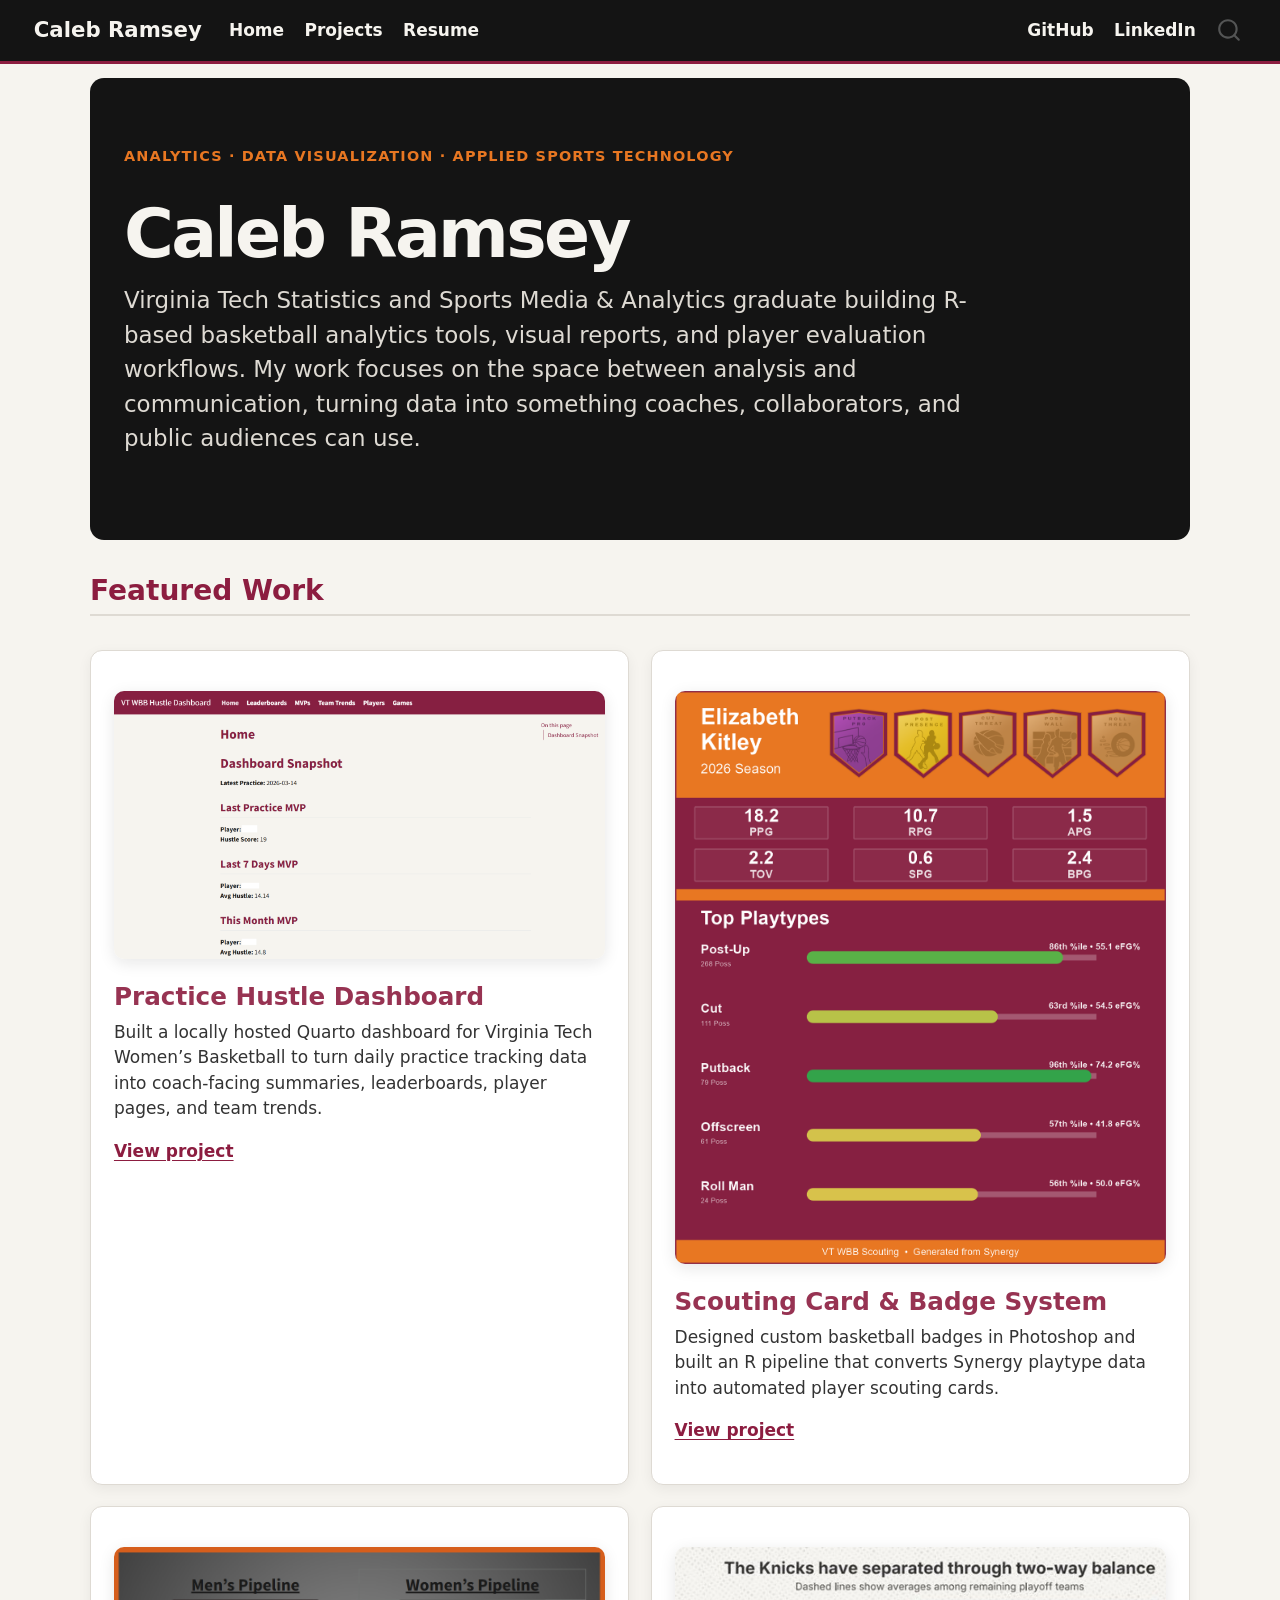
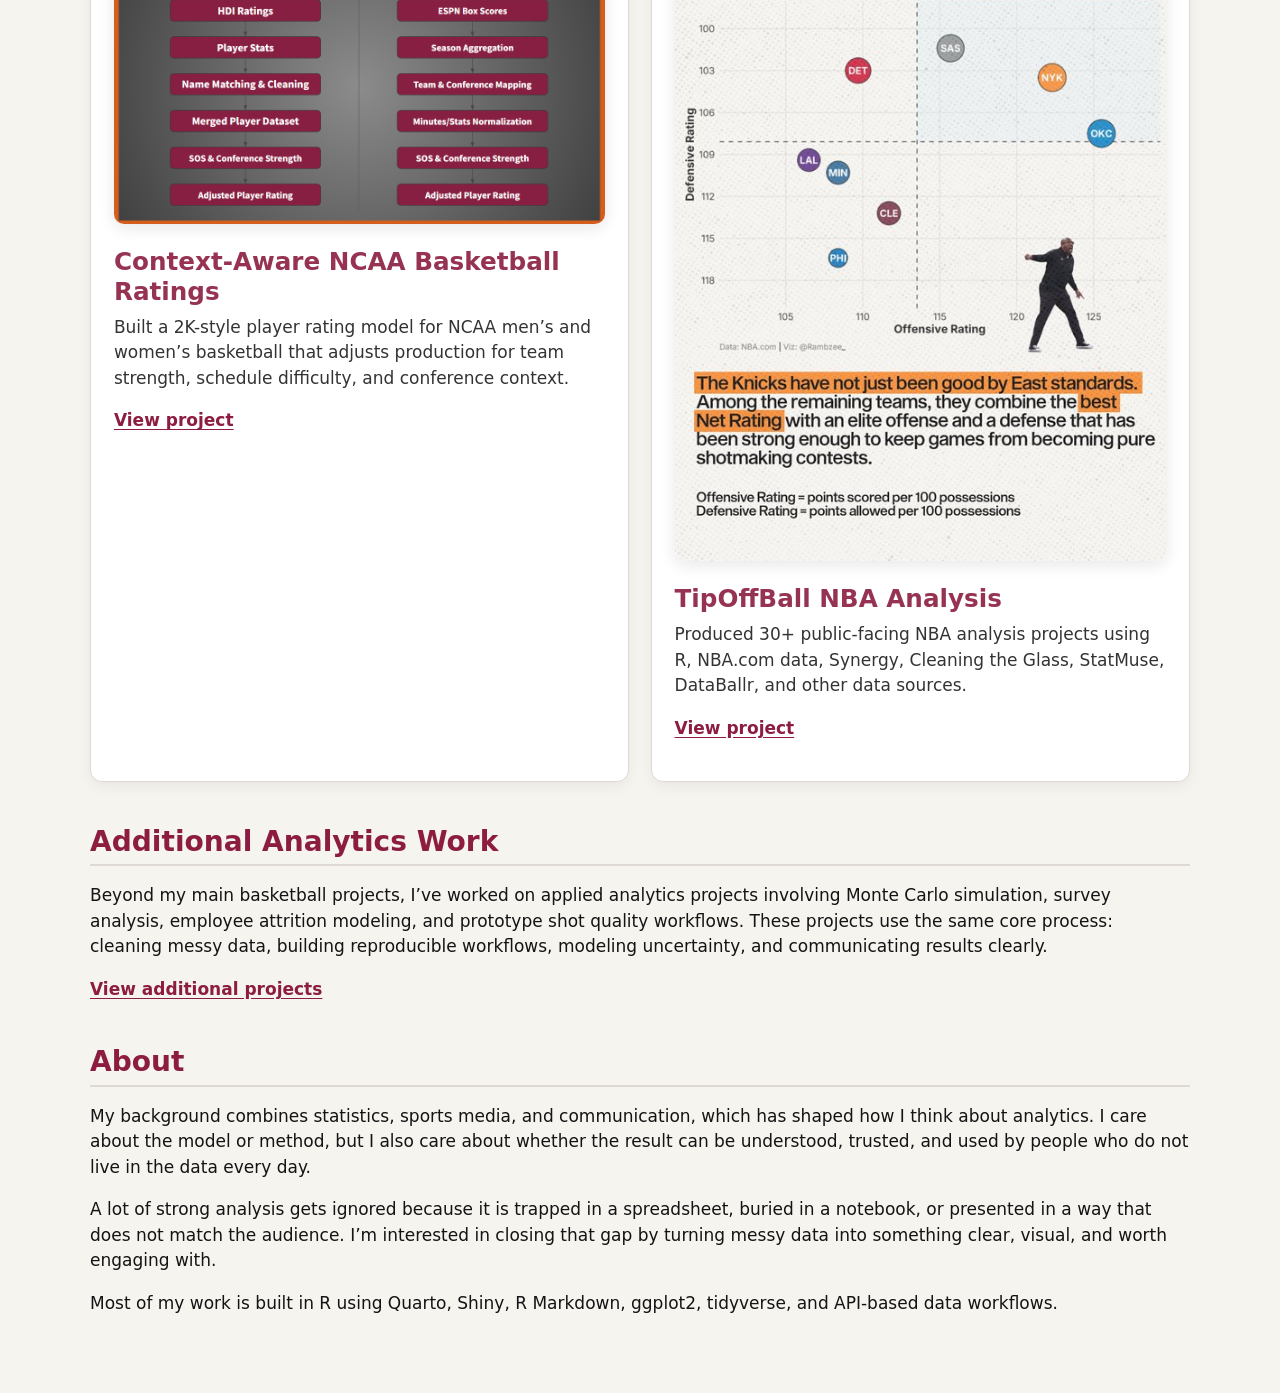
==== commit 6c2b8184: "Updated opening page" ====
--- a/docs/index.html
+++ b/docs/index.html
@@ -155,7 +155,7 @@
 <section id="caleb-ramsey" class="level1">
 <h1>Caleb Ramsey</h1>
 <div class="subtitle">
-<p>Virginia Tech Statistics and Sports Media &amp; Analytics graduate building data tools, visual reports, and reproducible workflows in R. My work sits at the intersection of basketball, analytics, and communication, including team-facing dashboards, scouting systems, public NBA/WNBA analysis, and prototype player evaluation models.</p>
+<p>Virginia Tech Statistics and Sports Media &amp; Analytics graduate building R-based basketball analytics tools, visual reports, and player evaluation workflows. My work focuses on the space between analysis and communication, turning data into something coaches, collaborators, and public audiences can use.</p>
 </div>
 </section>
 </div>
@@ -179,7 +179,7 @@
 </section>
 </div>
 <div class="project-card">
-<p><img src="assets/images/ncaa-2k-ratings-pipeline.png" class="img-fluid"></p>
+<p><img src="assets/images/pipeline-diagram.png" class="img-fluid"></p>
 <section id="context-aware-ncaa-basketball-ratings" class="level3">
 <h3 class="anchored" data-anchor-id="context-aware-ncaa-basketball-ratings">Context-Aware NCAA Basketball Ratings</h3>
 <p>Built a 2K-style player rating model for NCAA men’s and women’s basketball that adjusts production for team strength, schedule difficulty, and conference context.</p>
--- a/docs/site_libs/quarto-html/quarto-syntax-highlighting-dc55a5b9e770e841cd82e46aadbfb9b0.css
+++ b/docs/site_libs/quarto-html/quarto-syntax-highlighting-dc55a5b9e770e841cd82e46aadbfb9b0.css
@@ -0,0 +1,236 @@
+/* quarto syntax highlight colors */
+:root {
+  --quarto-hl-ot-color: #003B4F;
+  --quarto-hl-at-color: #657422;
+  --quarto-hl-ss-color: #20794D;
+  --quarto-hl-an-color: #5E5E5E;
+  --quarto-hl-fu-color: #4758AB;
+  --quarto-hl-st-color: #20794D;
+  --quarto-hl-cf-color: #003B4F;
+  --quarto-hl-op-color: #5E5E5E;
+  --quarto-hl-er-color: #AD0000;
+  --quarto-hl-bn-color: #AD0000;
+  --quarto-hl-al-color: #AD0000;
+  --quarto-hl-va-color: #111111;
+  --quarto-hl-bu-color: inherit;
+  --quarto-hl-ex-color: inherit;
+  --quarto-hl-pp-color: #AD0000;
+  --quarto-hl-in-color: #5E5E5E;
+  --quarto-hl-vs-color: #20794D;
+  --quarto-hl-wa-color: #5E5E5E;
+  --quarto-hl-do-color: #5E5E5E;
+  --quarto-hl-im-color: #00769E;
+  --quarto-hl-ch-color: #20794D;
+  --quarto-hl-dt-color: #AD0000;
+  --quarto-hl-fl-color: #AD0000;
+  --quarto-hl-co-color: #5E5E5E;
+  --quarto-hl-cv-color: #5E5E5E;
+  --quarto-hl-cn-color: #8f5902;
+  --quarto-hl-sc-color: #5E5E5E;
+  --quarto-hl-dv-color: #AD0000;
+  --quarto-hl-kw-color: #003B4F;
+}
+
+/* other quarto variables */
+:root {
+  --quarto-font-monospace: SFMono-Regular, Menlo, Monaco, Consolas, "Liberation Mono", "Courier New", monospace;
+}
+
+/* syntax highlight based on Pandoc's rules */
+pre > code.sourceCode > span {
+  color: #003B4F;
+}
+
+code.sourceCode > span {
+  color: #003B4F;
+}
+
+div.sourceCode,
+div.sourceCode pre.sourceCode {
+  color: #003B4F;
+}
+
+/* Normal */
+code span {
+  color: #003B4F;
+}
+
+/* Alert */
+code span.al {
+  color: #AD0000;
+  font-style: inherit;
+}
+
+/* Annotation */
+code span.an {
+  color: #5E5E5E;
+  font-style: inherit;
+}
+
+/* Attribute */
+code span.at {
+  color: #657422;
+  font-style: inherit;
+}
+
+/* BaseN */
+code span.bn {
+  color: #AD0000;
+  font-style: inherit;
+}
+
+/* BuiltIn */
+code span.bu {
+  font-style: inherit;
+}
+
+/* ControlFlow */
+code span.cf {
+  color: #003B4F;
+  font-weight: bold;
+  font-style: inherit;
+}
+
+/* Char */
+code span.ch {
+  color: #20794D;
+  font-style: inherit;
+}
+
+/* Constant */
+code span.cn {
+  color: #8f5902;
+  font-style: inherit;
+}
+
+/* Comment */
+code span.co {
+  color: #5E5E5E;
+  font-style: inherit;
+}
+
+/* CommentVar */
+code span.cv {
+  color: #5E5E5E;
+  font-style: italic;
+}
+
+/* Documentation */
+code span.do {
+  color: #5E5E5E;
+  font-style: italic;
+}
+
+/* DataType */
+code span.dt {
+  color: #AD0000;
+  font-style: inherit;
+}
+
+/* DecVal */
+code span.dv {
+  color: #AD0000;
+  font-style: inherit;
+}
+
+/* Error */
+code span.er {
+  color: #AD0000;
+  font-style: inherit;
+}
+
+/* Extension */
+code span.ex {
+  font-style: inherit;
+}
+
+/* Float */
+code span.fl {
+  color: #AD0000;
+  font-style: inherit;
+}
+
+/* Function */
+code span.fu {
+  color: #4758AB;
+  font-style: inherit;
+}
+
+/* Import */
+code span.im {
+  color: #00769E;
+  font-style: inherit;
+}
+
+/* Information */
+code span.in {
+  color: #5E5E5E;
+  font-style: inherit;
+}
+
+/* Keyword */
+code span.kw {
+  color: #003B4F;
+  font-weight: bold;
+  font-style: inherit;
+}
+
+/* Operator */
+code span.op {
+  color: #5E5E5E;
+  font-style: inherit;
+}
+
+/* Other */
+code span.ot {
+  color: #003B4F;
+  font-style: inherit;
+}
+
+/* Preprocessor */
+code span.pp {
+  color: #AD0000;
+  font-style: inherit;
+}
+
+/* SpecialChar */
+code span.sc {
+  color: #5E5E5E;
+  font-style: inherit;
+}
+
+/* SpecialString */
+code span.ss {
+  color: #20794D;
+  font-style: inherit;
+}
+
+/* String */
+code span.st {
+  color: #20794D;
+  font-style: inherit;
+}
+
+/* Variable */
+code span.va {
+  color: #111111;
+  font-style: inherit;
+}
+
+/* VerbatimString */
+code span.vs {
+  color: #20794D;
+  font-style: inherit;
+}
+
+/* Warning */
+code span.wa {
+  color: #5E5E5E;
+  font-style: italic;
+}
+
+.prevent-inlining {
+  content: "</";
+}
+
+/*# sourceMappingURL=21f0b8dca5c347bd0a806dc2ce2adfe3.css.map */
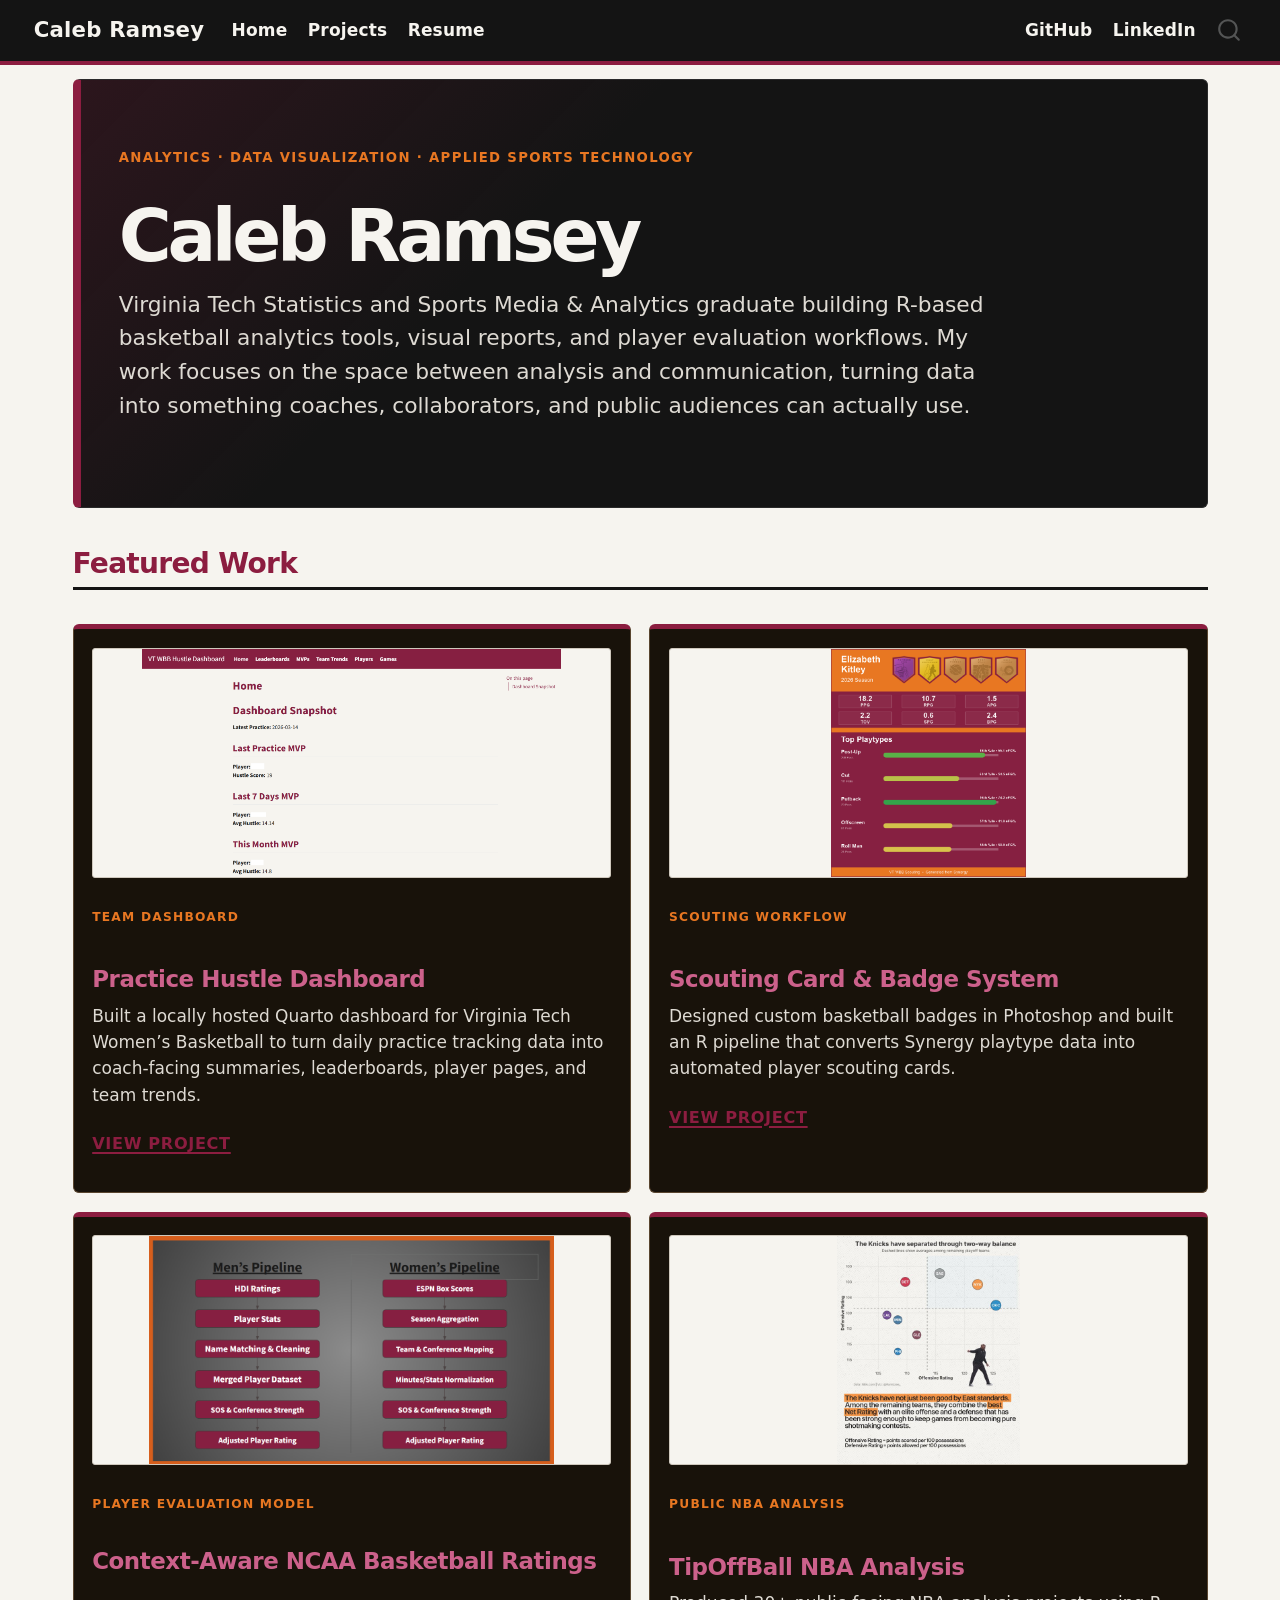
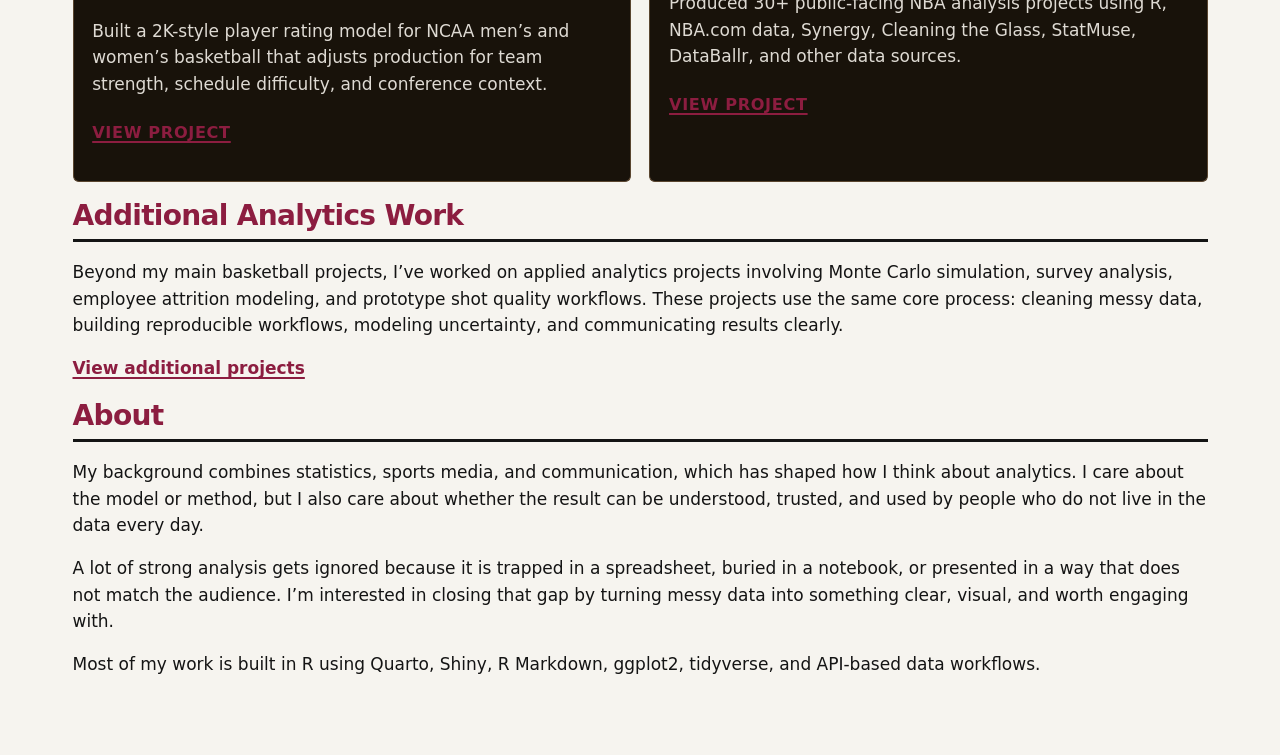
==== commit d7acee0d: "Updated aesthetics on project and index pages; rebuild site locally" ====
--- a/docs/index.html
+++ b/docs/index.html
@@ -155,7 +155,7 @@
 <section id="caleb-ramsey" class="level1">
 <h1>Caleb Ramsey</h1>
 <div class="subtitle">
-<p>Virginia Tech Statistics and Sports Media &amp; Analytics graduate building R-based basketball analytics tools, visual reports, and player evaluation workflows. My work focuses on the space between analysis and communication, turning data into something coaches, collaborators, and public audiences can use.</p>
+<p>Virginia Tech Statistics and Sports Media &amp; Analytics graduate building R-based basketball analytics tools, visual reports, and player evaluation workflows. My work focuses on the space between analysis and communication, turning data into something coaches, collaborators, and public audiences can actually use.</p>
 </div>
 </section>
 </div>
@@ -164,6 +164,9 @@
 <div class="project-grid">
 <div class="project-card">
 <p><img src="assets/images/practice-dashboard-example.png" class="img-fluid"></p>
+<div class="project-label">
+Team dashboard
+</div>
 <section id="practice-hustle-dashboard" class="level3">
 <h3 class="anchored" data-anchor-id="practice-hustle-dashboard">Practice Hustle Dashboard</h3>
 <p>Built a locally hosted Quarto dashboard for Virginia Tech Women’s Basketball to turn daily practice tracking data into coach-facing summaries, leaderboards, player pages, and team trends.</p>
@@ -172,6 +175,9 @@
 </div>
 <div class="project-card">
 <p><img src="assets/images/liz-kitley-scout-card-example.png" class="img-fluid"></p>
+<div class="project-label">
+Scouting workflow
+</div>
 <section id="scouting-card-badge-system" class="level3">
 <h3 class="anchored" data-anchor-id="scouting-card-badge-system">Scouting Card &amp; Badge System</h3>
 <p>Designed custom basketball badges in Photoshop and built an R pipeline that converts Synergy playtype data into automated player scouting cards.</p>
@@ -180,6 +186,9 @@
 </div>
 <div class="project-card">
 <p><img src="assets/images/pipeline-diagram.png" class="img-fluid"></p>
+<div class="project-label">
+Player evaluation model
+</div>
 <section id="context-aware-ncaa-basketball-ratings" class="level3">
 <h3 class="anchored" data-anchor-id="context-aware-ncaa-basketball-ratings">Context-Aware NCAA Basketball Ratings</h3>
 <p>Built a 2K-style player rating model for NCAA men’s and women’s basketball that adjusts production for team strength, schedule difficulty, and conference context.</p>
@@ -188,6 +197,9 @@
 </div>
 <div class="project-card">
 <p><img src="assets/images/tipoff-knicks-chart-example.jpg" class="img-fluid"></p>
+<div class="project-label">
+Public NBA analysis
+</div>
 <section id="tipoffball-nba-analysis" class="level3">
 <h3 class="anchored" data-anchor-id="tipoffball-nba-analysis">TipOffBall NBA Analysis</h3>
 <p>Produced 30+ public-facing NBA analysis projects using R, NBA.com data, Synergy, Cleaning the Glass, StatMuse, DataBallr, and other data sources.</p>
--- a/docs/styles.css
+++ b/docs/styles.css
@@ -8,13 +8,14 @@
 
 .navbar {
   background-color: #141414;
-  border-bottom: 3px solid #8C1D40;
+  border-bottom: 4px solid #8C1D40;
 }
 
 .navbar-title,
 .navbar-nav .nav-link {
   color: #f6f4ef !important;
-  font-weight: 700;
+  font-weight: 800;
+  letter-spacing: 0.01em;
 }
 
 .navbar-nav .nav-link:hover {
@@ -26,20 +27,35 @@
   font-weight: 800;
 }
 
+strong {
+  font-weight: 800;
+}
+
 h1 {
   font-size: 3rem;
-  letter-spacing: -0.04em;
+  letter-spacing: -0.045em;
 }
 
 h2 {
-  margin-top: 2.5rem;
-  border-bottom: 2px solid #dedad3;
-  padding-bottom: 0.35rem;
+  margin-top: 3rem;
+  border-bottom: 3px solid #141414;
+  padding-bottom: 0.4rem;
+  letter-spacing: -0.025em;
+}
+
+h3 {
+  letter-spacing: -0.02em;
+}
+
+p {
+  line-height: 1.55;
 }
 
 a {
   color: #8C1D40;
-  font-weight: 700;
+  font-weight: 800;
+  text-decoration-thickness: 2px;
+  text-underline-offset: 3px;
 }
 
 a:hover {
@@ -53,7 +69,7 @@
 }
 
 main.content {
-  max-width: 1100px;
+  max-width: 1250px;
   margin: 0 auto;
   padding-top: 2rem;
 }
@@ -61,33 +77,38 @@
 /* ---------- Hero ---------- */
 
 .hero {
-  padding: 4rem 2rem;
-  background: #141414;
+  padding: 4rem 2.25rem;
+  background:
+    linear-gradient(135deg, rgba(140, 29, 64, 0.20), transparent 38%),
+    #141414;
   color: #f6f4ef;
-  border-radius: 14px;
-  margin-bottom: 2rem;
+  border-radius: 6px;
+  border: 1px solid #2a2a2a;
+  border-left: 8px solid #8C1D40;
+  margin-bottom: 2.25rem;
 }
 
 .hero h1 {
   color: #f6f4ef;
-  font-size: 4rem;
+  font-size: 4.25rem;
   line-height: 0.95;
   margin-bottom: 1rem;
+  letter-spacing: -0.06em;
 }
 
 .hero .subtitle {
-  font-size: 1.35rem;
-  max-width: 850px;
+  font-size: 1.28rem;
+  max-width: 880px;
   color: #dedad3;
-  line-height: 1.5;
+  line-height: 1.55;
 }
 
 .hero .tagline {
   color: #E87722;
-  font-weight: 800;
+  font-weight: 900;
   text-transform: uppercase;
-  letter-spacing: 0.08em;
-  font-size: 0.85rem;
+  letter-spacing: 0.10em;
+  font-size: 0.78rem;
   margin-bottom: 1rem;
 }
 
@@ -96,46 +117,132 @@
 .project-grid {
   display: grid;
   grid-template-columns: repeat(2, minmax(0, 1fr));
-  gap: 1.25rem;
+  gap: 1.1rem;
   margin-top: 2rem;
 }
 
 .project-card {
-  background: white;
-  border: 1px solid #dedad3;
-  border-radius: 12px;
-  padding: 1.35rem;
-  box-shadow: 0 4px 14px rgba(20, 20, 20, 0.06);
+  background: #18120a;
+  border: 1px solid #5a4630;
+  border-top: 5px solid #8C1D40;
+  border-radius: 6px;
+  padding: 1.1rem;
+  box-shadow: none;
+  transition: transform 0.15s ease, border-color 0.15s ease;
+}
+
+.project-card:hover {
+  transform: translateY(-2px);
+  border-color: #8C1D40;
 }
 
 .project-card h3 {
-  margin-top: 0;
-  color: #8C1D40;
+  margin-top: 0.9rem;
+  margin-bottom: 0.55rem;
+  color: #E06A9A;
+  font-size: 1.35rem;
 }
 
 .project-card p {
-  color: #333;
+  color: #dedad3;
+  margin-bottom: 1rem;
+}
+
+.project-card a {
+  display: inline-block;
+  margin-top: 0.35rem;
+  font-size: 0.95rem;
+  text-transform: uppercase;
+  letter-spacing: 0.04em;
+}
+
+.project-label {
+  color: #E87722;
+  font-size: 0.72rem;
+  font-weight: 900;
+  text-transform: uppercase;
+  letter-spacing: 0.10em;
+  margin-top: 0.75rem;
+  margin-bottom: 0.35rem;
 }
 
 /* ---------- Images ---------- */
 
 img {
-  border-radius: 10px;
-  box-shadow: 0 4px 16px rgba(20, 20, 20, 0.10);
+  border-radius: 4px;
+  box-shadow: none;
+  border: 1px solid #cfc8bd;
   margin-top: 1rem;
   margin-bottom: 0.35rem;
 }
 
+.project-card img {
+  width: 100%;
+  max-height: 230px;
+  object-fit: contain;
+  object-position: center;
+  background: #f6f4ef;
+  margin-top: 0;
+  margin-bottom: 0.75rem;
+  border-radius: 3px;
+  border: 1px solid #cfc8bd;
+}
+
 em {
   color: #555;
-  font-size: 0.95rem;
+  font-size: 0.92rem;
+}
+
+/* ---------- Project Pages ---------- */
+
+main.content > p,
+main.content > ul,
+main.content > ol {
+  max-width: 850px;
+}
+
+/* ---------- Project Page Sections ---------- */
+
+main.content h2 {
+  margin-top: 3.5rem;
+}
+
+main.content h2:first-of-type {
+  margin-top: 1rem;
+}
+
+main.content h3 {
+  margin-top: 2rem;
+}
+
+main.content img + em {
+  display: block;
+  margin-bottom: 1.25rem;
+}
+
+main.content img {
+  max-width: 100%;
 }
 
 /* ---------- Mobile ---------- */
 
 @media (max-width: 800px) {
+  main.content {
+    padding-left: 1rem;
+    padding-right: 1rem;
+  }
+
+  .hero {
+    padding: 3rem 1.35rem;
+    border-left-width: 6px;
+  }
+
   .hero h1 {
-    font-size: 2.75rem;
+    font-size: 2.85rem;
+  }
+
+  .hero .subtitle {
+    font-size: 1.08rem;
   }
 
   .project-grid {
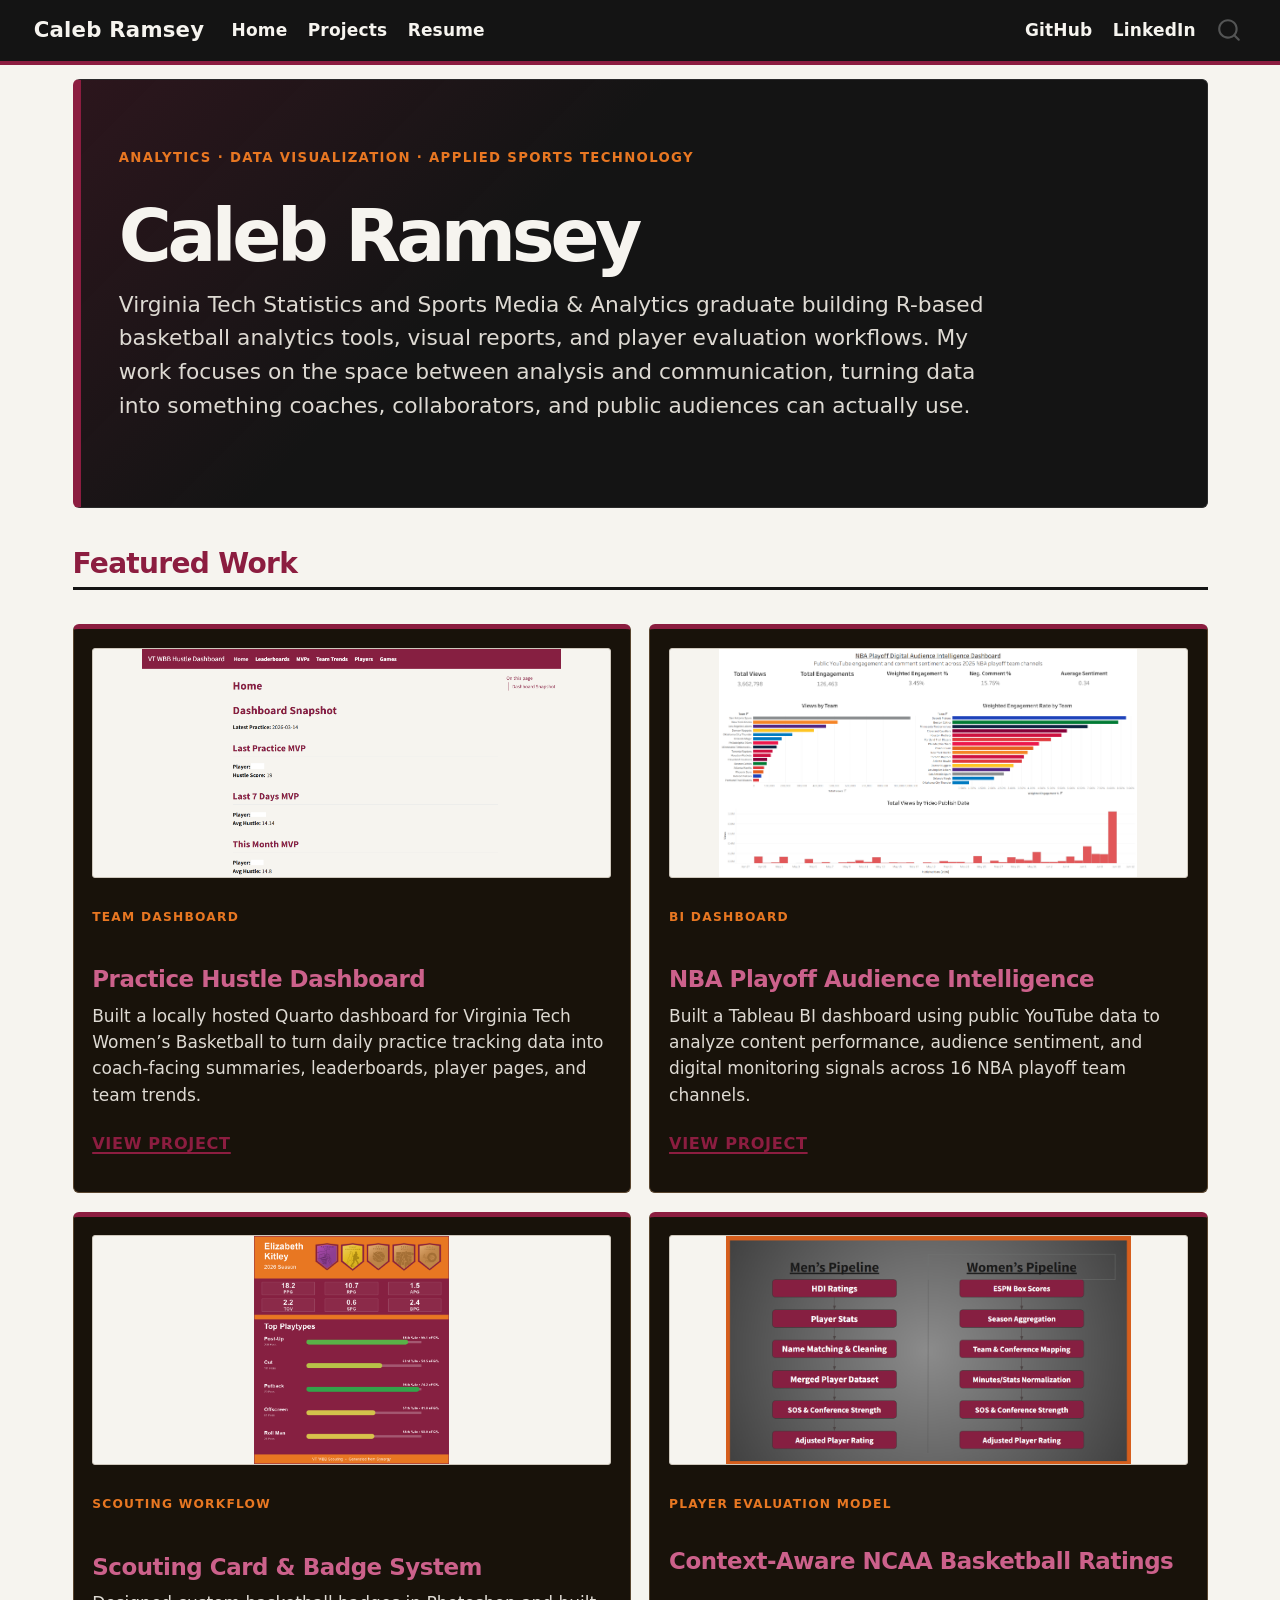
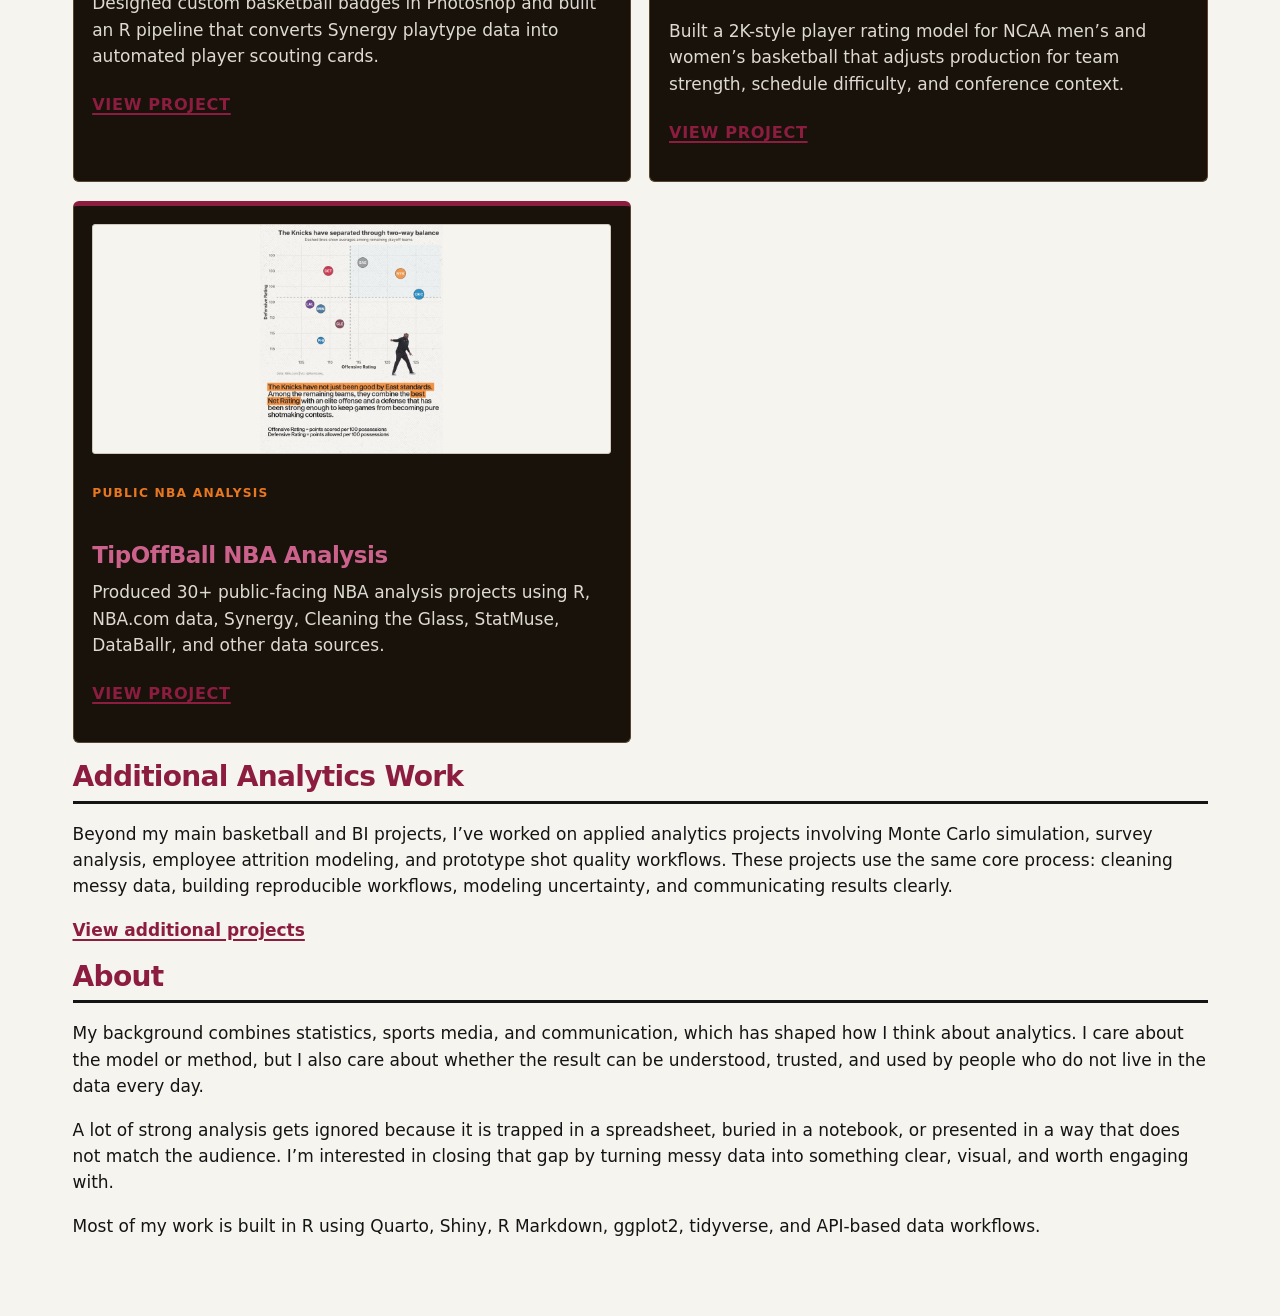
==== commit 30d39228: "Add NBA playoff audience intelligence project to portfolio" ====
--- a/docs/index.html
+++ b/docs/index.html
@@ -174,6 +174,17 @@
 </section>
 </div>
 <div class="project-card">
+<p><img src="assets/images/nba-playoff-dashboard-example.png" class="img-fluid"></p>
+<div class="project-label">
+BI dashboard
+</div>
+<section id="nba-playoff-audience-intelligence" class="level3">
+<h3 class="anchored" data-anchor-id="nba-playoff-audience-intelligence">NBA Playoff Audience Intelligence</h3>
+<p>Built a Tableau BI dashboard using public YouTube data to analyze content performance, audience sentiment, and digital monitoring signals across 16 NBA playoff team channels.</p>
+<p><a href="./projects.html#nba-playoff-digital-audience-intelligence-dashboard">View project</a></p>
+</section>
+</div>
+<div class="project-card">
 <p><img src="assets/images/liz-kitley-scout-card-example.png" class="img-fluid"></p>
 <div class="project-label">
 Scouting workflow
@@ -210,7 +221,7 @@
 </section>
 <section id="additional-analytics-work" class="level2">
 <h2 class="anchored" data-anchor-id="additional-analytics-work">Additional Analytics Work</h2>
-<p>Beyond my main basketball projects, I’ve worked on applied analytics projects involving Monte Carlo simulation, survey analysis, employee attrition modeling, and prototype shot quality workflows. These projects use the same core process: cleaning messy data, building reproducible workflows, modeling uncertainty, and communicating results clearly.</p>
+<p>Beyond my main basketball and BI projects, I’ve worked on applied analytics projects involving Monte Carlo simulation, survey analysis, employee attrition modeling, and prototype shot quality workflows. These projects use the same core process: cleaning messy data, building reproducible workflows, modeling uncertainty, and communicating results clearly.</p>
 <p><a href="./projects.html#additional-analytics-projects">View additional projects</a></p>
 </section>
 <section id="about" class="level2">
